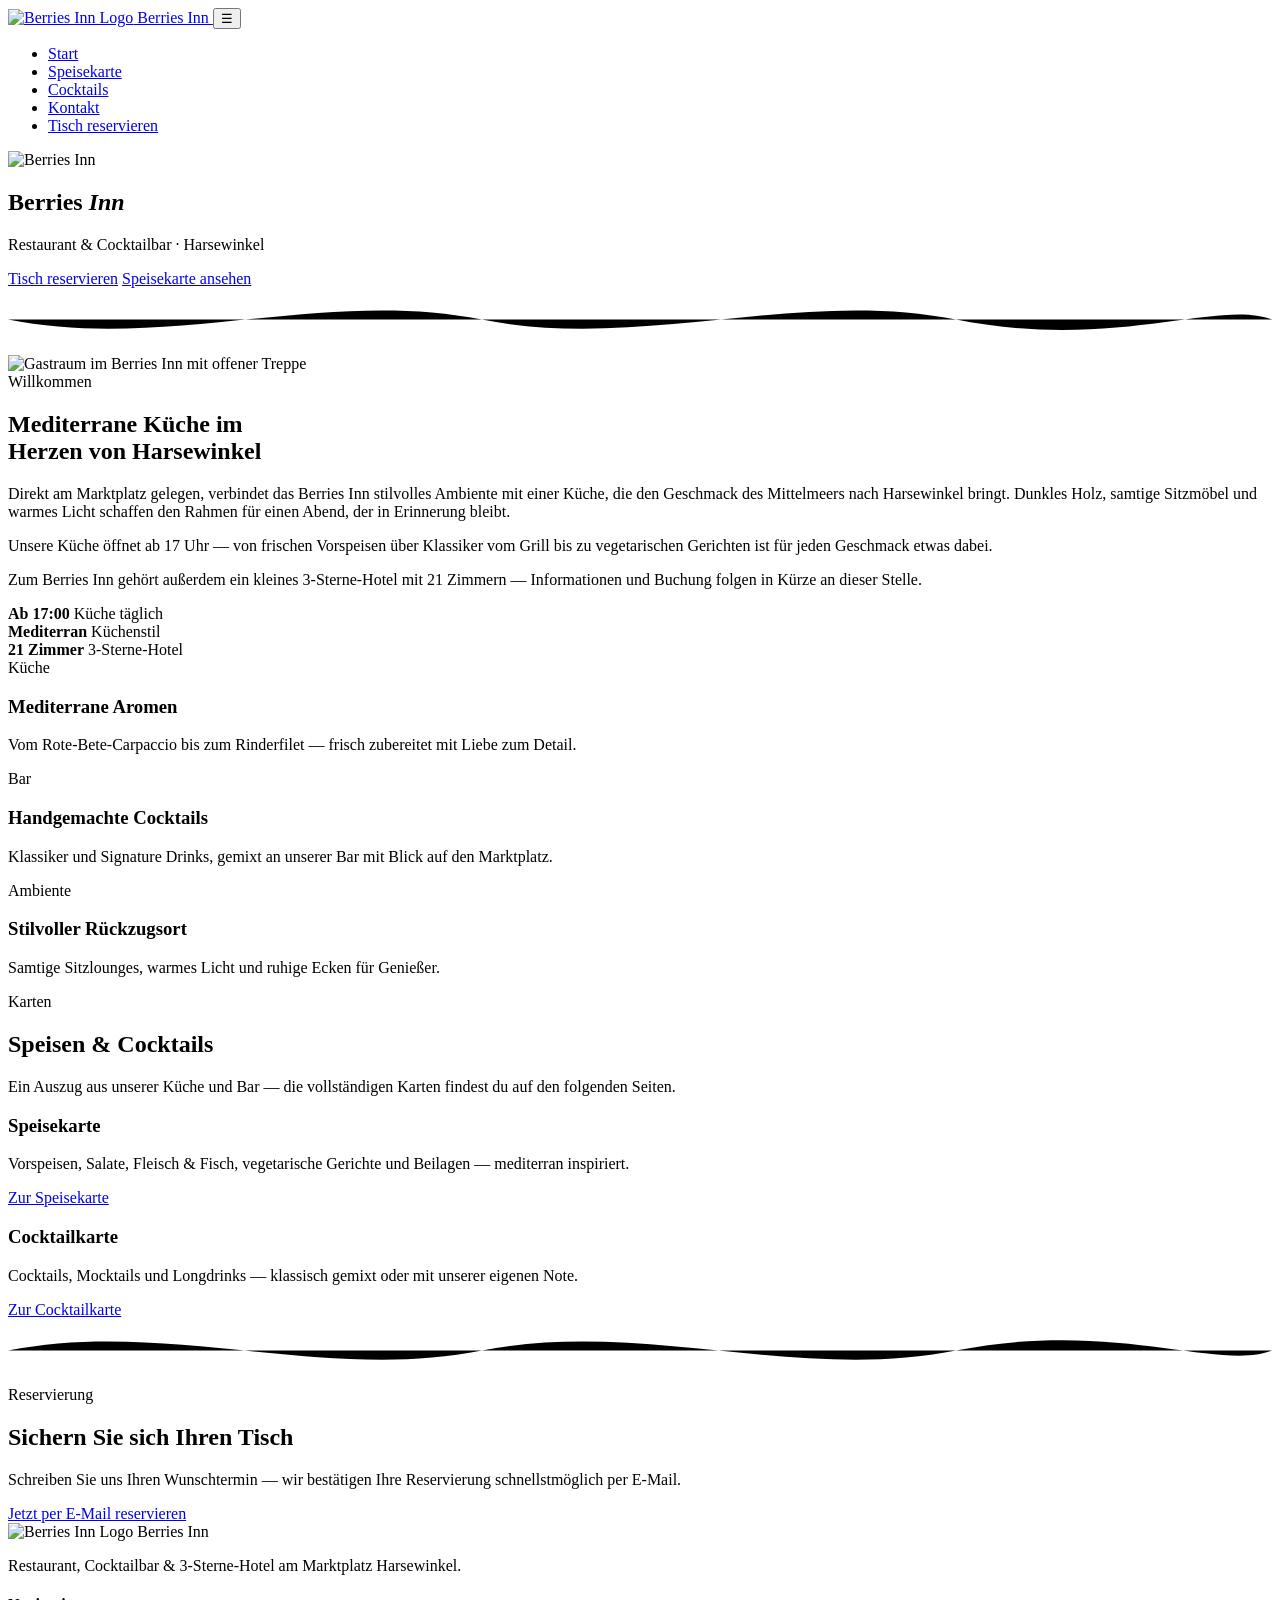
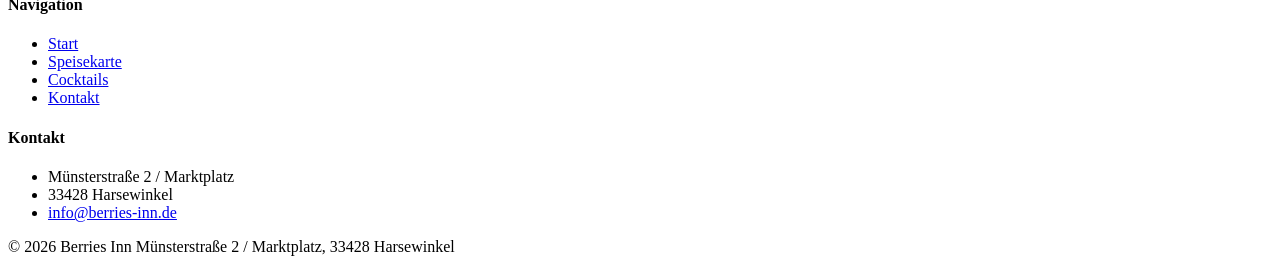
==== index.html @ ad051900 "Add files via upload" ====
<!DOCTYPE html>
<html lang="de">
<head>
<meta charset="UTF-8">
<meta name="viewport" content="width=device-width, initial-scale=1.0">
<title>Berries Inn — Restaurant & Cocktailbar in Harsewinkel</title>
<meta name="description" content="Berries Inn in Harsewinkel: mediterrane Küche ab 17 Uhr, edle Cocktailbar und 3-Sterne-Hotel mit 21 Zimmern im Herzen der Stadt am Marktplatz.">
<link rel="icon" href="assets/img/logo.png">
<link rel="stylesheet" href="assets/style.css">
</head>
<body>

<header class="site-header">
  <nav class="nav">
    <a href="index.html" class="nav-brand">
      <img src="assets/img/logo.png" alt="Berries Inn Logo">
      Berries Inn
    </a>
    <button class="nav-toggle" aria-label="Menü öffnen" aria-expanded="false">&#9776;</button>
    <ul class="nav-links">
      <li><a href="index.html" class="active">Start</a></li>
      <li><a href="speisekarte.html">Speisekarte</a></li>
      <li><a href="cocktails.html">Cocktails</a></li>
      <li><a href="kontakt.html">Kontakt</a></li>
      <li><a href="mailto:info@berries-inn.de?subject=Tischreservierung%20Berries%20Inn&body=Guten%20Tag%2C%0A%0Aich%20m%C3%B6chte%20gerne%20einen%20Tisch%20reservieren%3A%0A%0ADatum%3A%20%0AUhrzeit%3A%20%0APersonenanzahl%3A%20%0A%0AMit%20freundlichen%20Gr%C3%BC%C3%9Fen" class="nav-cta">Tisch reservieren</a></li>
    </ul>
  </nav>
</header>

<main>

  <section class="hero">
    <div class="hero-bg">
      <div class="hero-slide active" style="background-image:url('assets/img/bar-hero.jpg');"></div>
      <div class="hero-slide" style="background-image:url('assets/img/dining-stairs.jpg');"></div>
      <div class="hero-slide" style="background-image:url('assets/img/lounge-gold.jpg');"></div>
      <div class="hero-slide" style="background-image:url('assets/img/entrance-hooks.jpg');"></div>
      <div class="hero-slide" style="background-image:url('assets/img/dining-mirror.jpg');"></div>
      <div class="hero-slide" style="background-image:url('assets/img/pendant-lights.jpg');"></div>
      <div class="hero-slide" style="background-image:url('assets/img/bar-flowers.jpg');"></div>
      <div class="hero-slide" style="background-image:url('assets/img/lounge-booth.jpg');"></div>
      <div class="hero-bg-overlay"></div>
    </div>
    <div class="hero-content">
      <img src="assets/img/logo.png" alt="Berries Inn" class="hero-logo">
      <h1>Berries <em>Inn</em></h1>
      <p class="hero-sub">Restaurant &amp; Cocktailbar · Harsewinkel</p>
      <div class="hero-actions">
        <a href="mailto:info@berries-inn.de?subject=Tischreservierung%20Berries%20Inn&body=Guten%20Tag%2C%0A%0Aich%20m%C3%B6chte%20gerne%20einen%20Tisch%20reservieren%3A%0A%0ADatum%3A%20%0AUhrzeit%3A%20%0APersonenanzahl%3A%20%0A%0AMit%20freundlichen%20Gr%C3%BC%C3%9Fen" class="btn btn-solid">Tisch reservieren</a>
        <a href="speisekarte.html" class="btn btn-ghost">Speisekarte ansehen</a>
      </div>
    </div>
  </section>

  <svg class="wave-divider" viewBox="0 0 1200 60" preserveAspectRatio="none" aria-hidden="true">
    <path d="M0,30 C150,60 300,0 450,30 C600,60 750,0 900,30 C1050,60 1150,10 1200,30"/>
  </svg>

  <section class="section">
    <div class="wrap about reveal">
      <div class="about-img">
        <img src="assets/img/dining-stairs.jpg" alt="Gastraum im Berries Inn mit offener Treppe">
      </div>
      <div class="about-text">
        <span class="eyebrow">Willkommen</span>
        <h2>Mediterrane Küche im<br>Herzen von Harsewinkel</h2>
        <p>Direkt am Marktplatz gelegen, verbindet das Berries Inn stilvolles Ambiente mit einer Küche, die den Geschmack des Mittelmeers nach Harsewinkel bringt. Dunkles Holz, samtige Sitzmöbel und warmes Licht schaffen den Rahmen für einen Abend, der in Erinnerung bleibt.</p>
        <p>Unsere Küche öffnet ab 17 Uhr — von frischen Vorspeisen über Klassiker vom Grill bis zu vegetarischen Gerichten ist für jeden Geschmack etwas dabei.</p>
        <p>Zum Berries Inn gehört außerdem ein kleines 3-Sterne-Hotel mit 21 Zimmern — Informationen und Buchung folgen in Kürze an dieser Stelle.</p>
        <div class="about-facts">
          <div>
            <strong>Ab 17:00</strong>
            <span>Küche täglich</span>
          </div>
          <div>
            <strong>Mediterran</strong>
            <span>Küchenstil</span>
          </div>
          <div>
            <strong>21 Zimmer</strong>
            <span>3-Sterne-Hotel</span>
          </div>
        </div>
      </div>
    </div>
  </section>

  <section class="section-tight" style="background:var(--forest-deep); border-top:1px solid var(--line); border-bottom:1px solid var(--line);">
    <div class="wrap reveal">
      <div class="highlights">
        <div class="highlight">
          <span class="num">Küche</span>
          <h3>Mediterrane Aromen</h3>
          <p>Vom Rote-Bete-Carpaccio bis zum Rinderfilet — frisch zubereitet mit Liebe zum Detail.</p>
        </div>
        <div class="highlight">
          <span class="num">Bar</span>
          <h3>Handgemachte Cocktails</h3>
          <p>Klassiker und Signature Drinks, gemixt an unserer Bar mit Blick auf den Marktplatz.</p>
        </div>
        <div class="highlight">
          <span class="num">Ambiente</span>
          <h3>Stilvoller Rückzugsort</h3>
          <p>Samtige Sitzlounges, warmes Licht und ruhige Ecken für Genießer.</p>
        </div>
      </div>
    </div>
  </section>

  <section class="section">
    <div class="wrap reveal">
      <div class="section-head">
        <span class="eyebrow">Karten</span>
        <h2>Speisen &amp; Cocktails</h2>
        <p>Ein Auszug aus unserer Küche und Bar — die vollständigen Karten findest du auf den folgenden Seiten.</p>
      </div>
      <div class="menu-preview">
        <div class="mp-card">
          <h3>Speisekarte</h3>
          <p>Vorspeisen, Salate, Fleisch &amp; Fisch, vegetarische Gerichte und Beilagen — mediterran inspiriert.</p>
          <a href="speisekarte.html" class="btn btn-ghost">Zur Speisekarte</a>
        </div>
        <div class="mp-card dark">
          <h3>Cocktailkarte</h3>
          <p>Cocktails, Mocktails und Longdrinks — klassisch gemixt oder mit unserer eigenen Note.</p>
          <a href="cocktails.html" class="btn btn-ghost">Zur Cocktailkarte</a>
        </div>
      </div>
    </div>
  </section>

  <svg class="wave-divider" viewBox="0 0 1200 60" preserveAspectRatio="none" aria-hidden="true">
    <path d="M0,30 C150,0 300,60 450,30 C600,0 750,60 900,30 C1050,0 1150,50 1200,30"/>
  </svg>

  <section class="cta-band">
    <div class="wrap reveal">
      <span class="eyebrow">Reservierung</span>
      <h2>Sichern Sie sich Ihren Tisch</h2>
      <p>Schreiben Sie uns Ihren Wunschtermin — wir bestätigen Ihre Reservierung schnellstmöglich per E-Mail.</p>
      <a href="mailto:info@berries-inn.de?subject=Tischreservierung%20Berries%20Inn&body=Guten%20Tag%2C%0A%0Aich%20m%C3%B6chte%20gerne%20einen%20Tisch%20reservieren%3A%0A%0ADatum%3A%20%0AUhrzeit%3A%20%0APersonenanzahl%3A%20%0A%0AMit%20freundlichen%20Gr%C3%BC%C3%9Fen" class="btn btn-solid">Jetzt per E-Mail reservieren</a>
    </div>
  </section>

</main>

<footer class="site-footer">
  <div class="wrap">
    <div class="footer-grid">
      <div class="footer-col">
        <div class="footer-brand">
          <img src="assets/img/logo.png" alt="Berries Inn Logo">
          <span>Berries Inn</span>
        </div>
        <p>Restaurant, Cocktailbar &amp; 3-Sterne-Hotel am Marktplatz Harsewinkel.</p>
      </div>
      <div class="footer-col">
        <h4>Navigation</h4>
        <ul>
          <li><a href="index.html">Start</a></li>
          <li><a href="speisekarte.html">Speisekarte</a></li>
          <li><a href="cocktails.html">Cocktails</a></li>
          <li><a href="kontakt.html">Kontakt</a></li>
        </ul>
      </div>
      <div class="footer-col">
        <h4>Kontakt</h4>
        <ul>
          <li>Münsterstraße 2 / Marktplatz</li>
          <li>33428 Harsewinkel</li>
          <li><a href="mailto:info@berries-inn.de">info@berries-inn.de</a></li>
        </ul>
      </div>
    </div>
    <div class="footer-bottom">
      <span>&copy; 2026 Berries Inn</span>
      <span>Münsterstraße 2 / Marktplatz, 33428 Harsewinkel</span>
    </div>
  </div>
</footer>

<script src="assets/script.js"></script>
</body>
</html>
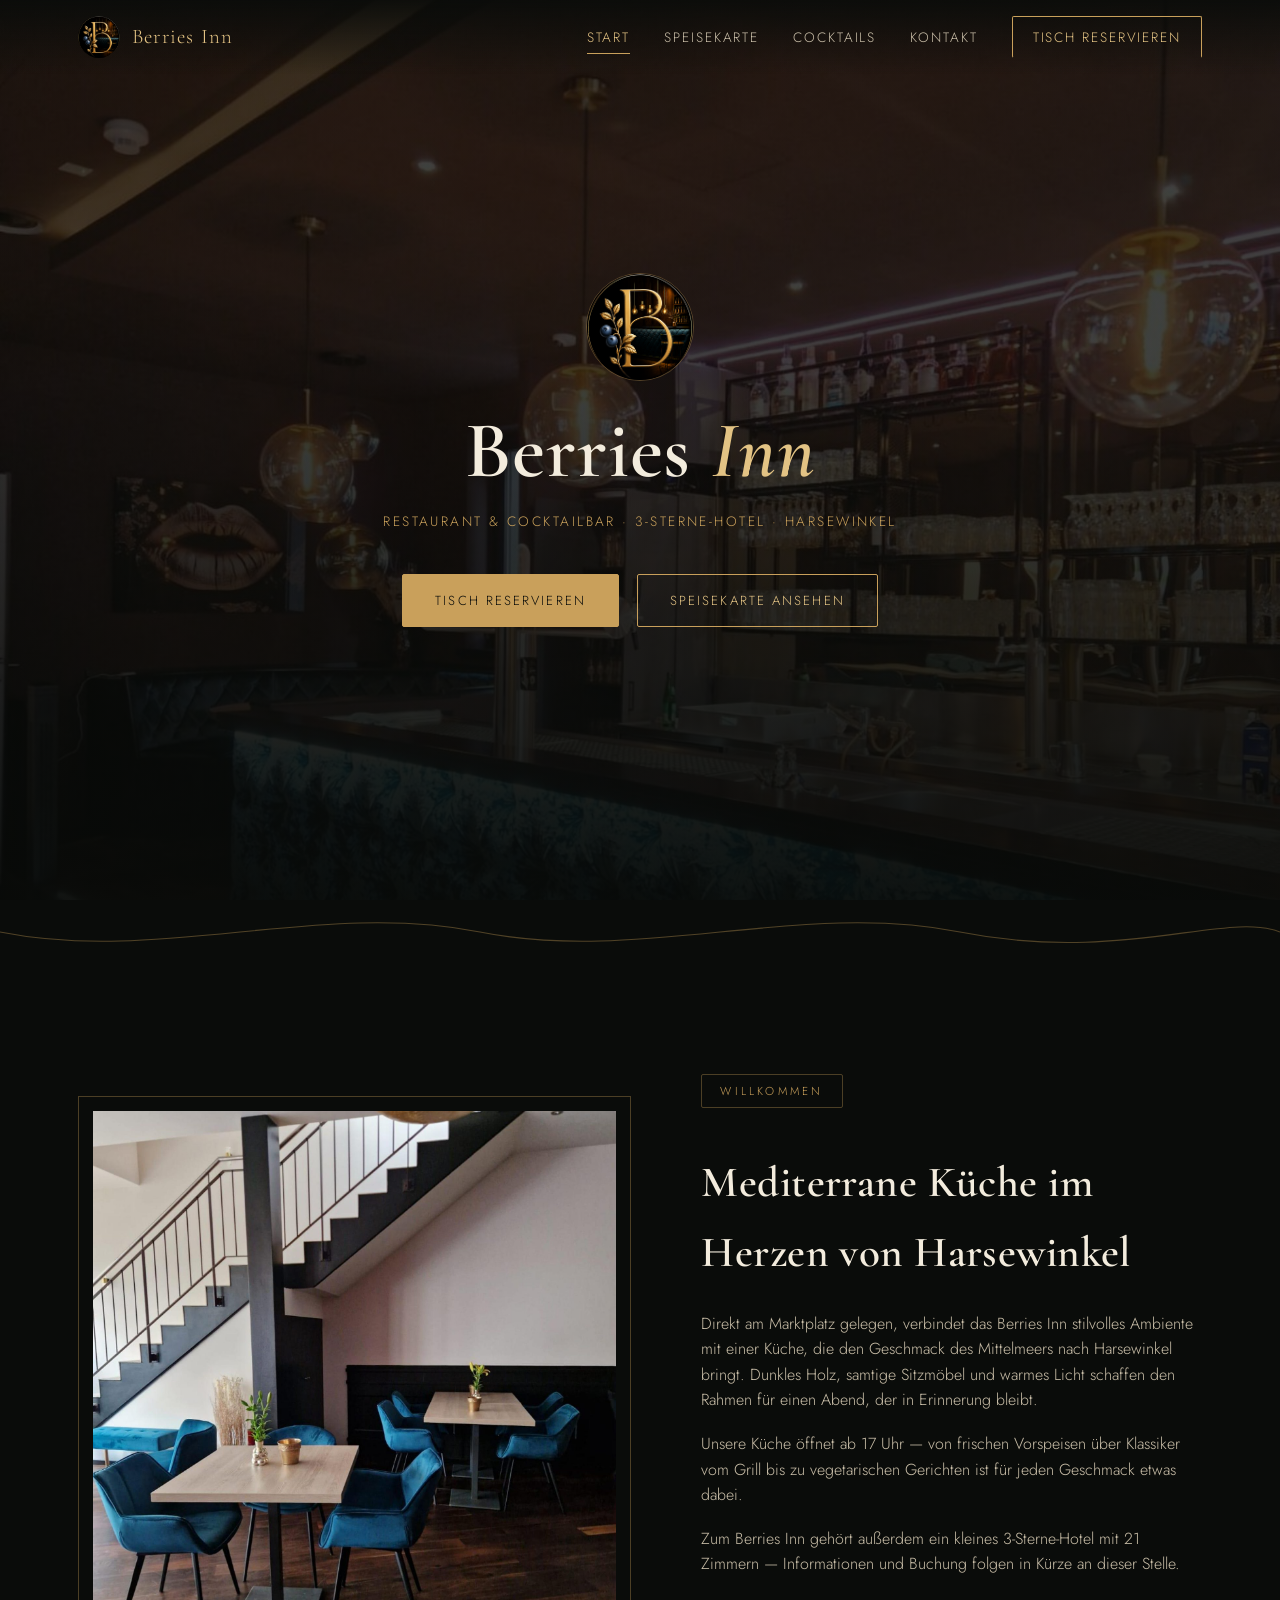
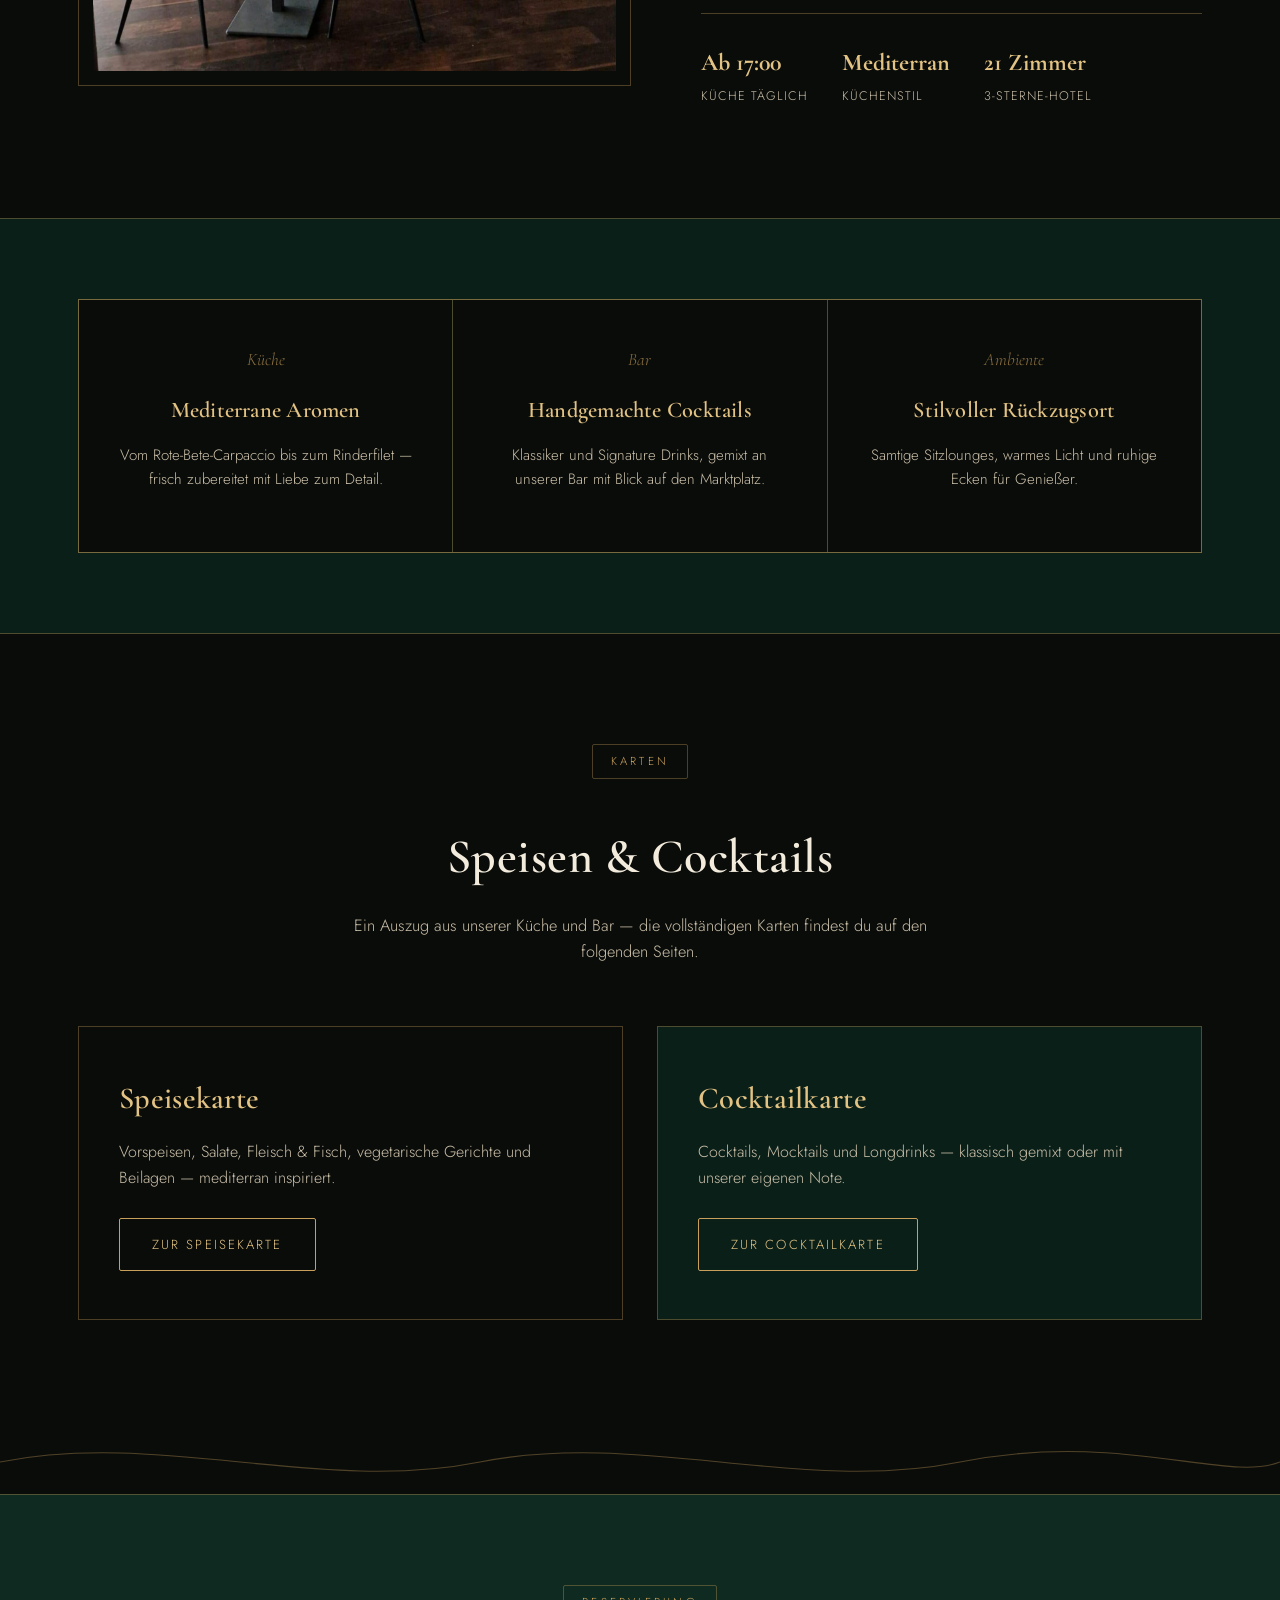
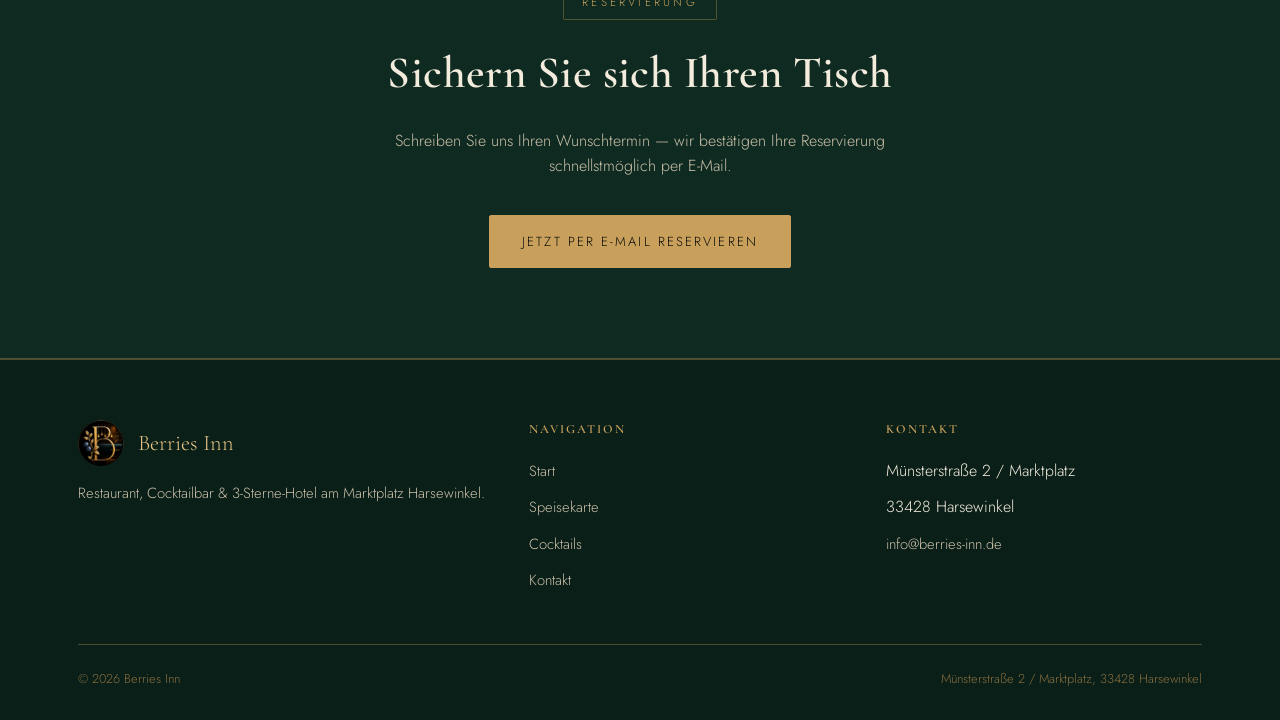
==== commit 7bd9f009: "Add files via upload" ====
--- a/index.html
+++ b/index.html
@@ -44,7 +44,7 @@
     <div class="hero-content">
       <img src="assets/img/logo.png" alt="Berries Inn" class="hero-logo">
       <h1>Berries <em>Inn</em></h1>
-      <p class="hero-sub">Restaurant &amp; Cocktailbar · Harsewinkel</p>
+      <p class="hero-sub">Restaurant &amp; Cocktailbar &middot; 3-Sterne-Hotel &middot; Harsewinkel</p>
       <div class="hero-actions">
         <a href="mailto:info@berries-inn.de?subject=Tischreservierung%20Berries%20Inn&body=Guten%20Tag%2C%0A%0Aich%20m%C3%B6chte%20gerne%20einen%20Tisch%20reservieren%3A%0A%0ADatum%3A%20%0AUhrzeit%3A%20%0APersonenanzahl%3A%20%0A%0AMit%20freundlichen%20Gr%C3%BC%C3%9Fen" class="btn btn-solid">Tisch reservieren</a>
         <a href="speisekarte.html" class="btn btn-ghost">Speisekarte ansehen</a>
--- a/assets/style.css
+++ b/assets/style.css
@@ -0,0 +1,725 @@
+/* ===========================================================
+   Berries Inn — Restaurant & Cocktailbar
+   =========================================================== */
+
+@import url('https://fonts.googleapis.com/css2?family=Cormorant+Garamond:ital,wght@0,400;0,500;0,600;0,700;1,500&family=Jost:wght@300;400;500;600&display=swap');
+
+:root{
+  --black:        #0a0c0a;
+  --forest:       #0f2b21;
+  --forest-deep:  #0a1f18;
+  --forest-line:  #1e4a37;
+  --gold:         #c9a05b;
+  --gold-light:   #e3c384;
+  --gold-dim:     #8a6f3f;
+  --cream:        #f3ecdd;
+  --cream-dim:    #cabfa9;
+  --line:         rgba(201,160,91,0.35);
+
+  --font-display: 'Cormorant Garamond', serif;
+  --font-body:    'Jost', sans-serif;
+
+  --max-w: 1180px;
+}
+
+*, *::before, *::after{ box-sizing: border-box; }
+
+html{ scroll-behavior: smooth; }
+
+body{
+  margin: 0;
+  background: var(--black);
+  color: var(--cream);
+  font-family: var(--font-body);
+  font-weight: 300;
+  line-height: 1.6;
+  -webkit-font-smoothing: antialiased;
+}
+
+img{ max-width: 100%; display: block; }
+
+a{ color: inherit; text-decoration: none; }
+
+@media (prefers-reduced-motion: reduce){
+  html{ scroll-behavior: auto; }
+  *{ animation-duration: 0.001ms !important; transition-duration: 0.001ms !important; }
+}
+
+:focus-visible{
+  outline: 2px solid var(--gold-light);
+  outline-offset: 3px;
+}
+
+.wrap{
+  max-width: var(--max-w);
+  margin: 0 auto;
+  padding: 0 28px;
+}
+
+h1,h2,h3,h4{
+  font-family: var(--font-display);
+  font-weight: 600;
+  margin: 0;
+  color: var(--cream);
+  letter-spacing: 0.01em;
+}
+
+.eyebrow{
+  display: inline-block;
+  font-family: var(--font-body);
+  font-size: 0.72rem;
+  letter-spacing: 0.28em;
+  text-transform: uppercase;
+  color: var(--gold);
+  border: 1px solid var(--line);
+  padding: 7px 18px;
+  border-radius: 2px;
+}
+
+/* Section boxed-label — echoes the printed menu's section headers */
+.menu-box{
+  border: 1px solid var(--line);
+  text-align: center;
+  padding: 9px 10px;
+  margin: 0 auto 30px;
+  max-width: 420px;
+}
+.menu-box span{
+  font-family: var(--font-display);
+  font-size: 1.15rem;
+  letter-spacing: 0.12em;
+  text-transform: uppercase;
+  color: var(--gold-light);
+}
+
+/* ---------- Header / Nav ---------- */
+.site-header{
+  position: fixed;
+  top: 0; left: 0; right: 0;
+  z-index: 100;
+  background: linear-gradient(to bottom, rgba(10,12,10,0.92), rgba(10,12,10,0));
+  transition: background 0.4s ease, box-shadow 0.4s ease;
+}
+.site-header.scrolled{
+  background: rgba(9,11,9,0.94);
+  backdrop-filter: blur(6px);
+  box-shadow: 0 1px 0 var(--line);
+}
+.nav{
+  display: flex;
+  align-items: center;
+  justify-content: space-between;
+  padding: 16px 28px;
+  max-width: var(--max-w);
+  margin: 0 auto;
+}
+.nav-brand{
+  display: flex;
+  align-items: center;
+  gap: 12px;
+  font-family: var(--font-display);
+  font-size: 1.3rem;
+  letter-spacing: 0.06em;
+  color: var(--gold-light);
+}
+.nav-brand img{ height: 42px; width: 42px; border-radius: 50%; }
+.nav-links{
+  display: flex;
+  align-items: center;
+  gap: 34px;
+  list-style: none;
+  margin: 0; padding: 0;
+}
+.nav-links a{
+  font-size: 0.85rem;
+  letter-spacing: 0.14em;
+  text-transform: uppercase;
+  color: var(--cream-dim);
+  padding: 6px 0;
+  border-bottom: 1px solid transparent;
+  transition: color 0.25s ease, border-color 0.25s ease;
+}
+.nav-links a:hover, .nav-links a.active{
+  color: var(--gold-light);
+  border-color: var(--gold);
+}
+.nav-cta{
+  border: 1px solid var(--gold);
+  color: var(--gold-light) !important;
+  padding: 10px 20px !important;
+  border-radius: 2px;
+}
+.nav-cta:hover{
+  background: var(--gold);
+  color: var(--black) !important;
+}
+.nav-toggle{
+  display: none;
+  background: none;
+  border: 1px solid var(--line);
+  color: var(--gold-light);
+  width: 42px; height: 42px;
+  border-radius: 2px;
+  cursor: pointer;
+  font-size: 1.3rem;
+}
+
+@media (max-width: 860px){
+  .nav-toggle{ display: block; }
+  .nav-links{
+    position: fixed;
+    top: 73px; left: 0; right: 0;
+    flex-direction: column;
+    align-items: flex-start;
+    gap: 0;
+    background: rgba(9,11,9,0.98);
+    border-top: 1px solid var(--line);
+    border-bottom: 1px solid var(--line);
+    max-height: 0;
+    overflow: hidden;
+    transition: max-height 0.35s ease;
+  }
+  .nav-links.open{ max-height: 420px; }
+  .nav-links li{ width: 100%; }
+  .nav-links a{
+    display: block;
+    padding: 16px 28px;
+    width: 100%;
+    border-bottom: 1px solid rgba(201,160,91,0.12);
+  }
+  .nav-cta{ margin: 14px 28px; display: inline-block; }
+}
+
+/* ---------- Wave divider (signature motif, echoes menu cover art) ---------- */
+.wave-divider{
+  width: 100%;
+  height: 64px;
+  display: block;
+}
+.wave-divider path{
+  fill: none;
+  stroke: var(--gold-dim);
+  stroke-width: 1;
+  opacity: 0.55;
+}
+
+/* ---------- Hero ---------- */
+.hero{
+  position: relative;
+  min-height: 100svh;
+  display: flex;
+  align-items: center;
+  justify-content: center;
+  text-align: center;
+  overflow: hidden;
+}
+.hero-bg{
+  position: absolute; inset: 0;
+}
+.hero-slide{
+  position: absolute; inset: 0;
+  background-size: cover;
+  background-position: center 30%;
+  opacity: 0;
+  transition: opacity 2s ease;
+}
+.hero-slide.active{ opacity: 1; }
+.hero-bg-overlay{
+  position: absolute; inset: 0;
+  background:
+    linear-gradient(to bottom, rgba(8,10,8,0.55) 0%, rgba(8,10,8,0.55) 40%, rgba(8,10,8,0.92) 100%),
+    linear-gradient(to right, rgba(8,10,8,0.5), rgba(8,10,8,0.5));
+}
+.hero-content{
+  position: relative;
+  z-index: 2;
+  padding: 0 24px;
+  max-width: 780px;
+}
+.hero-logo{
+  width: 108px; height: 108px;
+  border-radius: 50%;
+  margin: 0 auto 28px;
+  border: 1px solid var(--line);
+  animation: fadeUp 1s ease both;
+}
+.hero h1{
+  font-size: clamp(2.6rem, 7vw, 5rem);
+  color: var(--cream);
+  animation: fadeUp 1s ease 0.15s both;
+  line-height: 1.05;
+}
+.hero h1 em{
+  font-style: italic;
+  color: var(--gold-light);
+}
+.hero-sub{
+  font-family: var(--font-body);
+  font-weight: 300;
+  letter-spacing: 0.18em;
+  text-transform: uppercase;
+  font-size: 0.85rem;
+  color: var(--gold);
+  margin-top: 18px;
+  animation: fadeUp 1s ease 0.3s both;
+}
+@media (max-width: 560px){
+  .hero-sub{
+    font-size: 0.72rem;
+    letter-spacing: 0.1em;
+    padding: 0 10px;
+  }
+}
+.hero-actions{
+  margin-top: 42px;
+  display: flex;
+  gap: 18px;
+  justify-content: center;
+  flex-wrap: wrap;
+  animation: fadeUp 1s ease 0.45s both;
+}
+
+@keyframes fadeUp{
+  from{ opacity: 0; transform: translateY(18px); }
+  to{ opacity: 1; transform: translateY(0); }
+}
+
+/* ---------- Buttons ---------- */
+.btn{
+  display: inline-flex;
+  align-items: center;
+  gap: 10px;
+  font-family: var(--font-body);
+  font-size: 0.82rem;
+  letter-spacing: 0.16em;
+  text-transform: uppercase;
+  padding: 15px 32px;
+  border-radius: 2px;
+  border: 1px solid var(--gold);
+  cursor: pointer;
+  transition: all 0.3s ease;
+}
+.btn-solid{
+  background: var(--gold);
+  color: var(--black);
+}
+.btn-solid:hover{
+  background: var(--gold-light);
+  border-color: var(--gold-light);
+}
+.btn-ghost{
+  background: transparent;
+  color: var(--gold-light);
+}
+.btn-ghost:hover{
+  background: rgba(201,160,91,0.12);
+}
+
+/* ---------- Sections ---------- */
+section{ position: relative; }
+.section{ padding: 110px 0; }
+.section-tight{ padding: 80px 0; }
+.center{ text-align: center; }
+
+.section-head{
+  text-align: center;
+  max-width: 640px;
+  margin: 0 auto 60px;
+}
+.section-head .eyebrow{ margin-bottom: 22px; }
+.section-head h2{
+  font-size: clamp(2rem, 4.5vw, 3rem);
+  margin-top: 18px;
+}
+.section-head p{
+  color: var(--cream-dim);
+  margin-top: 18px;
+  font-size: 1.02rem;
+}
+
+/* ---------- Intro / About ---------- */
+.about{
+  display: grid;
+  grid-template-columns: 1.05fr 0.95fr;
+  gap: 70px;
+  align-items: center;
+}
+.about-img{
+  position: relative;
+  border: 1px solid var(--line);
+  padding: 14px;
+}
+.about-img img{ width: 100%; height: 560px; object-fit: cover; }
+.about-text .eyebrow{ margin-bottom: 24px; }
+.about-text h2{
+  font-size: clamp(2rem, 4vw, 2.7rem);
+  margin-top: 16px;
+  margin-bottom: 24px;
+}
+.about-text p{
+  color: var(--cream-dim);
+  margin-bottom: 18px;
+}
+.about-facts{
+  display: flex;
+  gap: 34px;
+  margin-top: 36px;
+  padding-top: 30px;
+  border-top: 1px solid var(--line);
+}
+.about-facts div strong{
+  display: block;
+  font-family: var(--font-display);
+  font-size: 1.5rem;
+  color: var(--gold-light);
+}
+.about-facts div span{
+  font-size: 0.78rem;
+  letter-spacing: 0.08em;
+  color: var(--cream-dim);
+  text-transform: uppercase;
+}
+
+@media (max-width: 900px){
+  .about{ grid-template-columns: 1fr; gap: 40px; }
+  .about-img img{ height: 380px; }
+}
+
+/* ---------- Highlights / Feature cards ---------- */
+.highlights{
+  display: grid;
+  grid-template-columns: repeat(3, 1fr);
+  gap: 1px;
+  background: var(--line);
+  border: 1px solid var(--line);
+}
+.highlight{
+  background: var(--black);
+  padding: 46px 36px;
+  text-align: center;
+}
+.highlight .num{
+  font-family: var(--font-display);
+  font-style: italic;
+  color: var(--gold-dim);
+  font-size: 1.1rem;
+  margin-bottom: 18px;
+  display: block;
+}
+.highlight h3{
+  font-size: 1.4rem;
+  margin-bottom: 12px;
+  color: var(--gold-light);
+}
+.highlight p{
+  color: var(--cream-dim);
+  font-size: 0.94rem;
+}
+@media (max-width: 760px){
+  .highlights{ grid-template-columns: 1fr; }
+}
+
+/* ---------- Menu preview cards (home) ---------- */
+.menu-preview{
+  display: grid;
+  grid-template-columns: 1fr 1fr;
+  gap: 34px;
+}
+.mp-card{
+  border: 1px solid var(--line);
+  padding: 48px 40px;
+  position: relative;
+}
+.mp-card.dark{ background: var(--forest-deep); }
+.mp-card h3{
+  font-size: 1.9rem;
+  color: var(--gold-light);
+  margin-bottom: 14px;
+}
+.mp-card p{ color: var(--cream-dim); margin-bottom: 28px; }
+
+@media (max-width: 760px){
+  .menu-preview{ grid-template-columns: 1fr; }
+}
+
+/* ---------- Menu page (Speisekarte / Cocktails) ---------- */
+.menu-page-hero{
+  padding: 190px 0 70px;
+  text-align: center;
+  background: var(--forest-deep);
+  border-bottom: 1px solid var(--line);
+}
+.menu-page-hero .eyebrow{ margin-bottom: 22px; }
+.menu-page-hero h1{ font-size: clamp(2.6rem, 6vw, 4rem); }
+.menu-page-hero p{ color: var(--cream-dim); margin-top: 18px; max-width: 560px; margin-inline: auto; }
+
+.menu-nav{
+  display: flex;
+  justify-content: center;
+  gap: 10px;
+  flex-wrap: wrap;
+  padding: 26px 28px;
+  border-bottom: 1px solid var(--line);
+  position: sticky;
+  top: 73px;
+  background: rgba(10,12,10,0.96);
+  z-index: 40;
+  backdrop-filter: blur(6px);
+}
+.menu-nav a{
+  font-size: 0.76rem;
+  letter-spacing: 0.12em;
+  text-transform: uppercase;
+  color: var(--cream-dim);
+  border: 1px solid var(--line);
+  padding: 9px 18px;
+  border-radius: 2px;
+  transition: all 0.25s ease;
+}
+.menu-nav a:hover{ color: var(--gold-light); border-color: var(--gold); }
+
+.menu-group{
+  padding: 70px 0 10px;
+  max-width: 820px;
+  margin: 0 auto;
+}
+.menu-group h2{
+  text-align: center;
+  font-size: clamp(1.8rem, 4vw, 2.4rem);
+  margin-bottom: 40px;
+  color: var(--gold-light);
+}
+.menu-sub{
+  margin-bottom: 46px;
+}
+.menu-sub .menu-box{ margin-bottom: 28px; }
+
+.menu-item{
+  display: flex;
+  justify-content: space-between;
+  align-items: baseline;
+  gap: 14px;
+  padding: 15px 0;
+  border-bottom: 1px dotted rgba(201,160,91,0.25);
+}
+.menu-item:last-child{ border-bottom: none; }
+.menu-item-name{
+  font-family: var(--font-display);
+  font-size: 1.18rem;
+  color: var(--cream);
+}
+.menu-item-name small{
+  font-family: var(--font-body);
+  font-size: 0.72rem;
+  color: var(--gold);
+  margin-left: 6px;
+  letter-spacing: 0.04em;
+}
+.menu-item-price{
+  font-family: var(--font-display);
+  font-weight: 600;
+  color: var(--gold-light);
+  white-space: nowrap;
+  font-size: 1.05rem;
+}
+.menu-item-desc{
+  flex-basis: 100%;
+  color: var(--cream-dim);
+  font-size: 0.88rem;
+  margin-top: -6px;
+}
+.menu-item-row{
+  display: flex;
+  flex-direction: column;
+  padding: 15px 0;
+  border-bottom: 1px dotted rgba(201,160,91,0.25);
+}
+.menu-item-row:last-child{ border-bottom: none; }
+.menu-item-row .menu-item-top{
+  display: flex;
+  justify-content: space-between;
+  align-items: baseline;
+  gap: 14px;
+}
+
+.menu-note{
+  border: 1px solid var(--line);
+  padding: 26px 30px;
+  text-align: center;
+  margin-top: 10px;
+  color: var(--cream-dim);
+  font-size: 0.95rem;
+}
+.menu-note strong{ color: var(--gold-light); display: block; margin-bottom: 6px; font-family: var(--font-display); font-size: 1.2rem; }
+
+/* Cocktail cards with photos (cocktails page) */
+.cocktail-grid{
+  display: grid;
+  grid-template-columns: repeat(2, 1fr);
+  gap: 24px;
+  max-width: 980px;
+  margin: 0 auto 20px;
+}
+.cocktail-card{
+  border: 1px solid var(--line);
+  padding: 26px 28px;
+}
+.cocktail-card h4{
+  font-size: 1.3rem;
+  color: var(--gold-light);
+  display: flex;
+  justify-content: space-between;
+  align-items: baseline;
+  gap: 10px;
+}
+.cocktail-card h4 span{ font-size: 1rem; }
+.cocktail-card p{
+  color: var(--cream-dim);
+  font-size: 0.88rem;
+  margin-top: 8px;
+}
+@media (max-width: 700px){
+  .cocktail-grid{ grid-template-columns: 1fr; }
+}
+
+/* ---------- Reservation / CTA band ---------- */
+.cta-band{
+  background: var(--forest);
+  border-top: 1px solid var(--line);
+  border-bottom: 1px solid var(--line);
+  padding: 90px 0;
+  text-align: center;
+  position: relative;
+}
+.cta-band h2{
+  font-size: clamp(2rem, 4.5vw, 2.8rem);
+  margin-top: 18px;
+}
+.cta-band p{
+  color: var(--cream-dim);
+  max-width: 520px;
+  margin: 18px auto 36px;
+}
+
+/* ---------- Kontakt page ---------- */
+.contact-grid{
+  display: grid;
+  grid-template-columns: 1fr 1fr;
+  gap: 60px;
+  align-items: start;
+}
+.contact-block{
+  border: 1px solid var(--line);
+  padding: 40px;
+}
+.contact-block h3{
+  color: var(--gold-light);
+  font-size: 1.5rem;
+  margin-bottom: 22px;
+}
+.contact-row{
+  display: flex;
+  gap: 16px;
+  margin-bottom: 20px;
+  color: var(--cream-dim);
+  font-size: 0.96rem;
+}
+.contact-row strong{
+  color: var(--cream);
+  display: block;
+  font-weight: 500;
+  margin-bottom: 3px;
+}
+.contact-row .icon{
+  color: var(--gold);
+  font-size: 1.1rem;
+  flex-shrink: 0;
+  width: 22px;
+}
+.hours-table{
+  width: 100%;
+  border-collapse: collapse;
+  margin-top: 4px;
+}
+.hours-table td{
+  padding: 9px 0;
+  border-bottom: 1px dotted rgba(201,160,91,0.25);
+  font-size: 0.94rem;
+  color: var(--cream-dim);
+}
+.hours-table td:last-child{
+  text-align: right;
+  color: var(--cream);
+}
+.hours-table tr:last-child td{ border-bottom: none; }
+
+.map-frame{
+  border: 1px solid var(--line);
+  height: 100%;
+  min-height: 340px;
+  filter: grayscale(0.4) invert(0.92) contrast(0.9);
+}
+.map-frame iframe{ width: 100%; height: 100%; min-height: 340px; border: 0; display: block; }
+
+@media (max-width: 860px){
+  .contact-grid{ grid-template-columns: 1fr; }
+}
+
+/* ---------- Footer ---------- */
+.site-footer{
+  background: var(--forest-deep);
+  border-top: 1px solid var(--line);
+  padding: 60px 0 30px;
+}
+.footer-grid{
+  display: grid;
+  grid-template-columns: 1.3fr 1fr 1fr;
+  gap: 40px;
+  margin-bottom: 40px;
+}
+.footer-brand{
+  display: flex;
+  align-items: center;
+  gap: 14px;
+  margin-bottom: 16px;
+}
+.footer-brand img{ width: 46px; height: 46px; border-radius: 50%; }
+.footer-brand span{
+  font-family: var(--font-display);
+  font-size: 1.4rem;
+  color: var(--gold-light);
+}
+.footer-col p{ color: var(--cream-dim); font-size: 0.92rem; }
+.footer-col h4{
+  font-size: 0.78rem;
+  letter-spacing: 0.16em;
+  text-transform: uppercase;
+  color: var(--gold);
+  margin-bottom: 18px;
+}
+.footer-col ul{ list-style: none; margin: 0; padding: 0; }
+.footer-col li{ margin-bottom: 11px; }
+.footer-col a{
+  color: var(--cream-dim);
+  font-size: 0.92rem;
+  transition: color 0.2s ease;
+}
+.footer-col a:hover{ color: var(--gold-light); }
+.footer-bottom{
+  border-top: 1px solid var(--line);
+  padding-top: 24px;
+  display: flex;
+  justify-content: space-between;
+  flex-wrap: wrap;
+  gap: 10px;
+  font-size: 0.8rem;
+  color: var(--gold-dim);
+}
+@media (max-width: 760px){
+  .footer-grid{ grid-template-columns: 1fr; }
+}
+
+/* ---------- Utility ---------- */
+.reveal{
+  animation: fadeUp 0.9s ease both;
+}
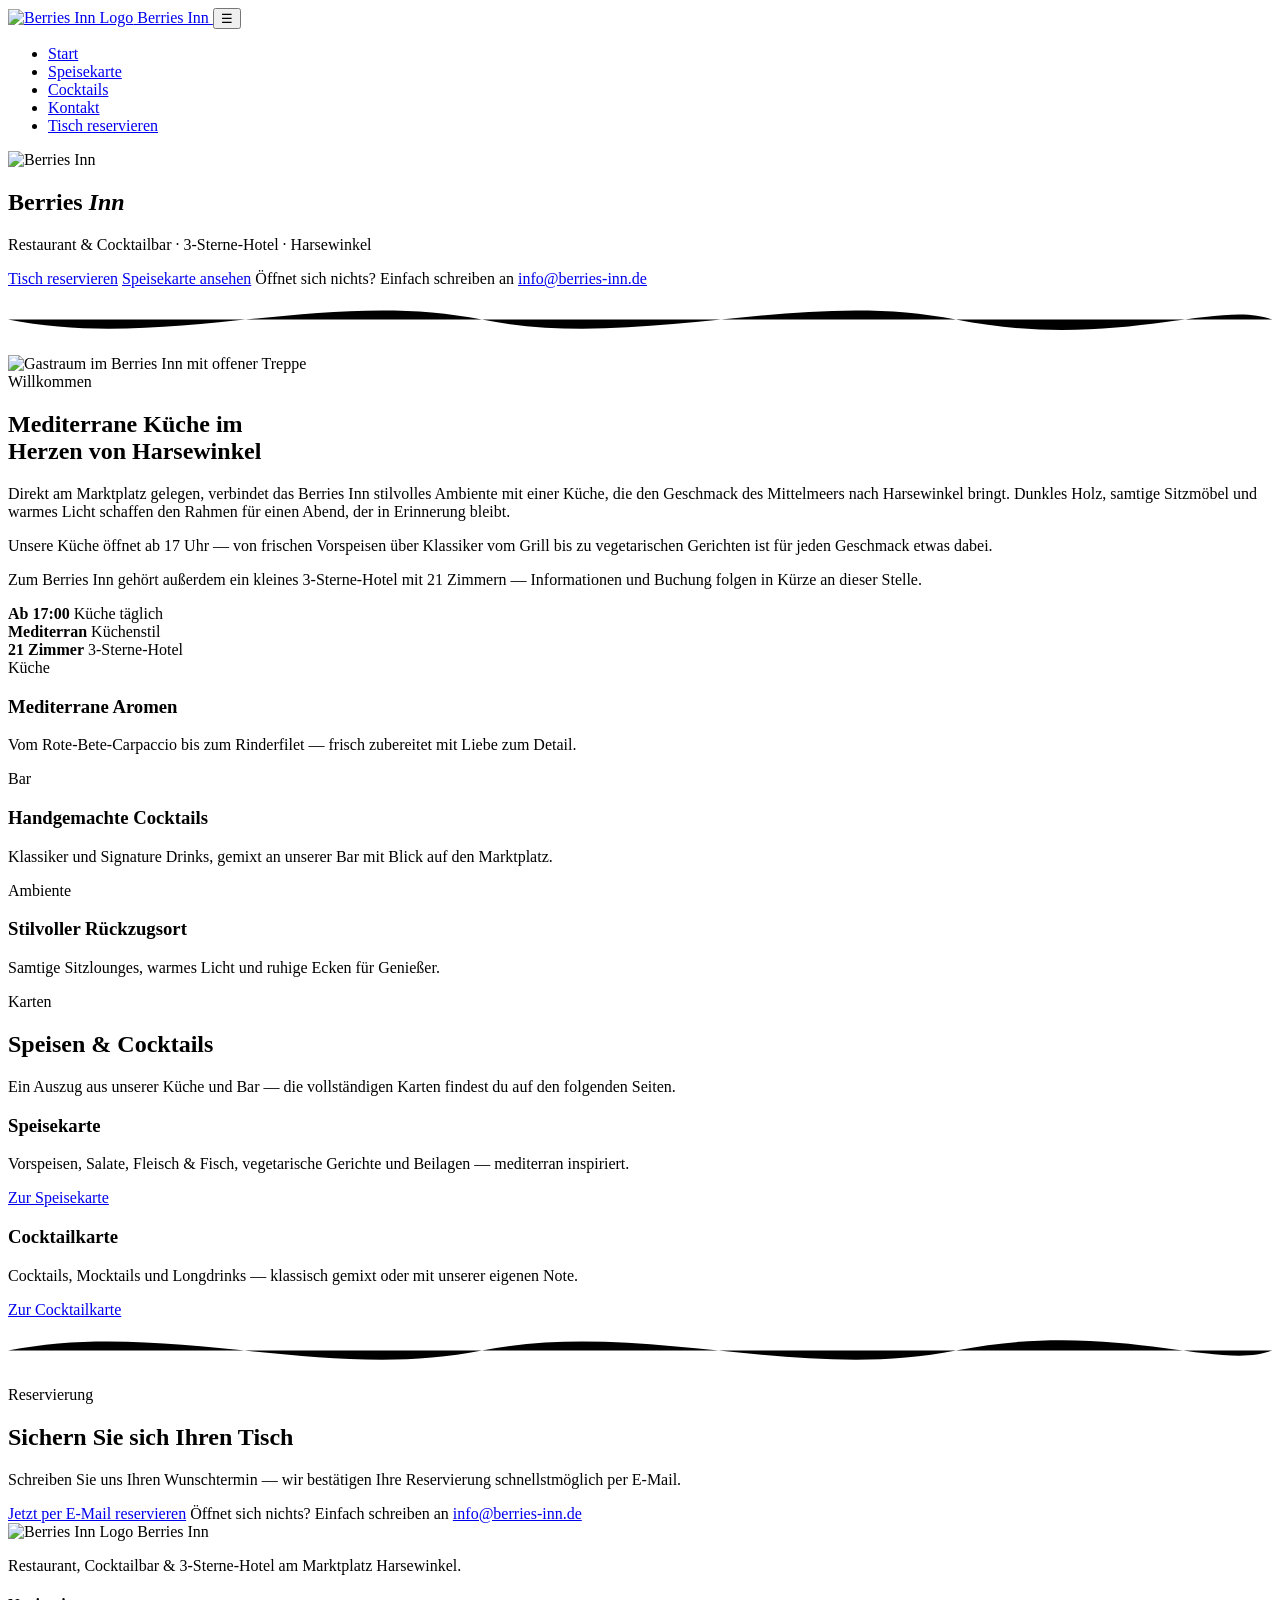
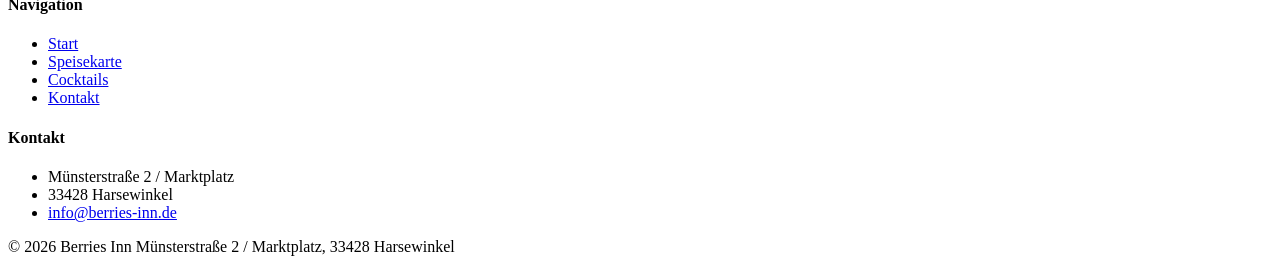
==== commit 8b7f0a87: "Add files via upload" ====
--- a/index.html
+++ b/index.html
@@ -48,6 +48,7 @@
       <div class="hero-actions">
         <a href="mailto:info@berries-inn.de?subject=Tischreservierung%20Berries%20Inn&body=Guten%20Tag%2C%0A%0Aich%20m%C3%B6chte%20gerne%20einen%20Tisch%20reservieren%3A%0A%0ADatum%3A%20%0AUhrzeit%3A%20%0APersonenanzahl%3A%20%0A%0AMit%20freundlichen%20Gr%C3%BC%C3%9Fen" class="btn btn-solid">Tisch reservieren</a>
         <a href="speisekarte.html" class="btn btn-ghost">Speisekarte ansehen</a>
+        <span class="btn-fallback-note">Öffnet sich nichts? Einfach schreiben an <a href="mailto:info@berries-inn.de">info@berries-inn.de</a></span>
       </div>
     </div>
   </section>
@@ -139,6 +140,7 @@
       <h2>Sichern Sie sich Ihren Tisch</h2>
       <p>Schreiben Sie uns Ihren Wunschtermin — wir bestätigen Ihre Reservierung schnellstmöglich per E-Mail.</p>
       <a href="mailto:info@berries-inn.de?subject=Tischreservierung%20Berries%20Inn&body=Guten%20Tag%2C%0A%0Aich%20m%C3%B6chte%20gerne%20einen%20Tisch%20reservieren%3A%0A%0ADatum%3A%20%0AUhrzeit%3A%20%0APersonenanzahl%3A%20%0A%0AMit%20freundlichen%20Gr%C3%BC%C3%9Fen" class="btn btn-solid">Jetzt per E-Mail reservieren</a>
+      <span class="btn-fallback-note">Öffnet sich nichts? Einfach schreiben an <a href="mailto:info@berries-inn.de">info@berries-inn.de</a></span>
     </div>
   </section>
 
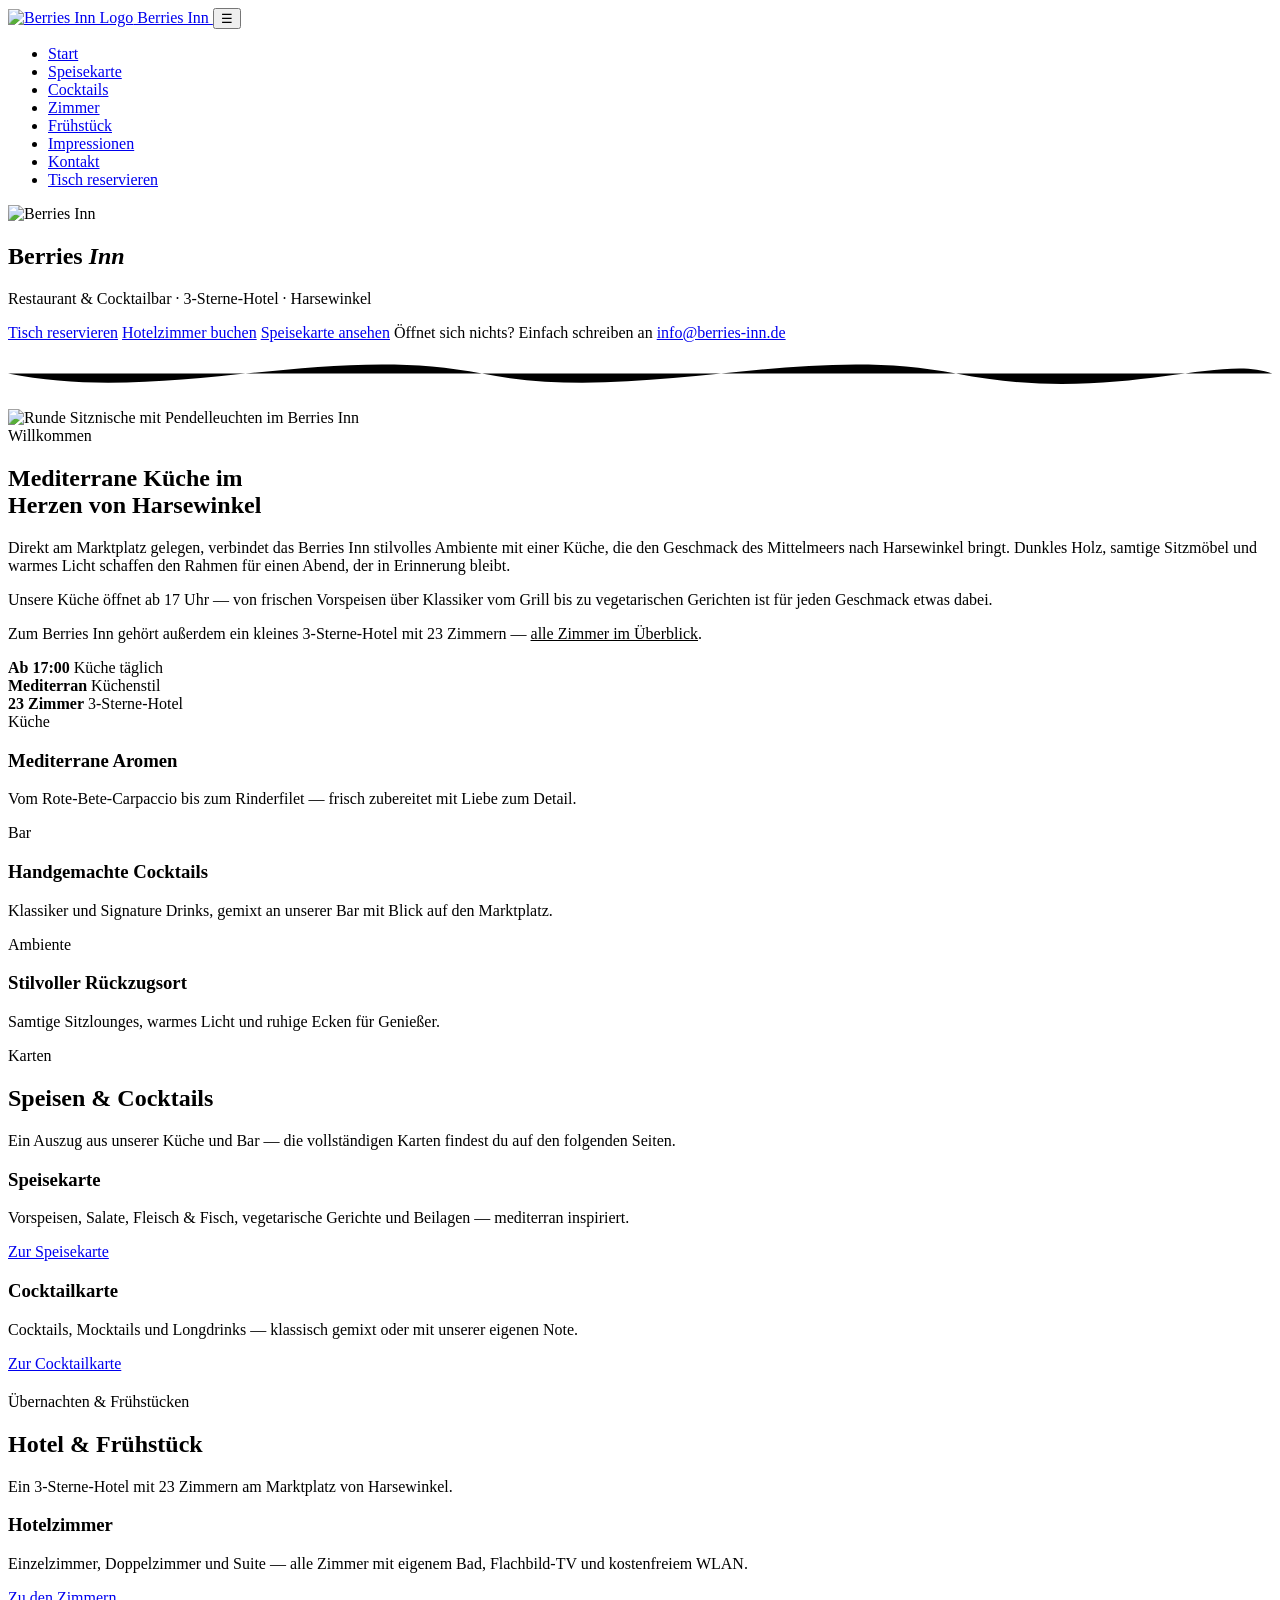
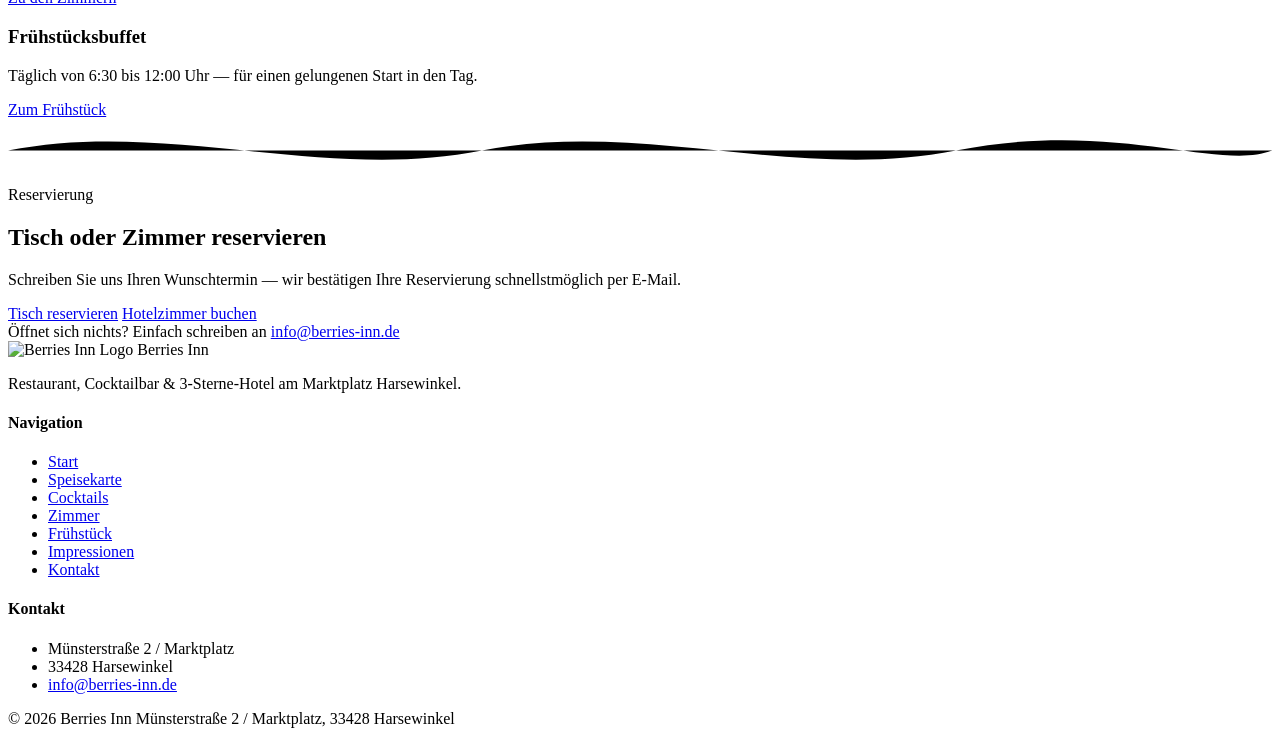
==== commit 03c37d00: "Add files via upload" ====
--- a/index.html
+++ b/index.html
@@ -4,7 +4,7 @@
 <meta charset="UTF-8">
 <meta name="viewport" content="width=device-width, initial-scale=1.0">
 <title>Berries Inn — Restaurant & Cocktailbar in Harsewinkel</title>
-<meta name="description" content="Berries Inn in Harsewinkel: mediterrane Küche ab 17 Uhr, edle Cocktailbar und 3-Sterne-Hotel mit 21 Zimmern im Herzen der Stadt am Marktplatz.">
+<meta name="description" content="Berries Inn in Harsewinkel: mediterrane Küche ab 17 Uhr, edle Cocktailbar und 3-Sterne-Hotel mit 23 Zimmern im Herzen der Stadt am Marktplatz.">
 <link rel="icon" href="assets/img/logo.png">
 <link rel="stylesheet" href="assets/style.css">
 </head>
@@ -21,8 +21,11 @@
       <li><a href="index.html" class="active">Start</a></li>
       <li><a href="speisekarte.html">Speisekarte</a></li>
       <li><a href="cocktails.html">Cocktails</a></li>
+      <li><a href="zimmer.html">Zimmer</a></li>
+      <li><a href="fruehstueck.html">Frühstück</a></li>
+      <li><a href="impressionen.html">Impressionen</a></li>
       <li><a href="kontakt.html">Kontakt</a></li>
-      <li><a href="mailto:info@berries-inn.de?subject=Tischreservierung%20Berries%20Inn&body=Guten%20Tag%2C%0A%0Aich%20m%C3%B6chte%20gerne%20einen%20Tisch%20reservieren%3A%0A%0ADatum%3A%20%0AUhrzeit%3A%20%0APersonenanzahl%3A%20%0A%0AMit%20freundlichen%20Gr%C3%BC%C3%9Fen" class="nav-cta">Tisch reservieren</a></li>
+      <li><a href="mailto:info@berries-inn.de?subject=Tischreservierung%20Berries%20Inn&amp;body=Guten%20Tag%2C%0A%0Aich%20m%C3%B6chte%20gerne%20einen%20Tisch%20reservieren%3A%0A%0ADatum%3A%20%0AUhrzeit%3A%20%0APersonenanzahl%3A%20%0A%0AMit%20freundlichen%20Gr%C3%BC%C3%9Fen" class="nav-cta">Tisch reservieren</a></li>
     </ul>
   </nav>
 </header>
@@ -31,14 +34,14 @@
 
   <section class="hero">
     <div class="hero-bg">
-      <div class="hero-slide active" style="background-image:url('assets/img/bar-hero.jpg');"></div>
-      <div class="hero-slide" style="background-image:url('assets/img/dining-stairs.jpg');"></div>
-      <div class="hero-slide" style="background-image:url('assets/img/lounge-gold.jpg');"></div>
-      <div class="hero-slide" style="background-image:url('assets/img/entrance-hooks.jpg');"></div>
-      <div class="hero-slide" style="background-image:url('assets/img/dining-mirror.jpg');"></div>
-      <div class="hero-slide" style="background-image:url('assets/img/pendant-lights.jpg');"></div>
-      <div class="hero-slide" style="background-image:url('assets/img/bar-flowers.jpg');"></div>
-      <div class="hero-slide" style="background-image:url('assets/img/lounge-booth.jpg');"></div>
+      <div class="hero-slide active" style="background-image:url('assets/img/bar-front.jpg');"></div>
+      <div class="hero-slide" style="background-image:url('assets/img/lounge-wine.jpg');"></div>
+      <div class="hero-slide" style="background-image:url('assets/img/nook-toucan.jpg');"></div>
+      <div class="hero-slide" style="background-image:url('assets/img/table-setting-1.jpg'); background-position:center 15%;"></div>
+      <div class="hero-slide" style="background-image:url('assets/img/lounge-sofa.jpg');"></div>
+      <div class="hero-slide" style="background-image:url('assets/img/niches.jpg');"></div>
+      <div class="hero-slide" style="background-image:url('assets/img/dining-room.jpg');"></div>
+      <div class="hero-slide" style="background-image:url('assets/img/pendants-smoke.jpg'); background-position:center 25%;"></div>
       <div class="hero-bg-overlay"></div>
     </div>
     <div class="hero-content">
@@ -47,6 +50,7 @@
       <p class="hero-sub">Restaurant &amp; Cocktailbar &middot; 3-Sterne-Hotel &middot; Harsewinkel</p>
       <div class="hero-actions">
         <a href="mailto:info@berries-inn.de?subject=Tischreservierung%20Berries%20Inn&body=Guten%20Tag%2C%0A%0Aich%20m%C3%B6chte%20gerne%20einen%20Tisch%20reservieren%3A%0A%0ADatum%3A%20%0AUhrzeit%3A%20%0APersonenanzahl%3A%20%0A%0AMit%20freundlichen%20Gr%C3%BC%C3%9Fen" class="btn btn-solid">Tisch reservieren</a>
+        <a href="mailto:info@berries-inn.de?subject=Hotelzimmer%20Reservierung%20Berries%20Inn&amp;body=Guten%20Tag%2C%0A%0Aich%20m%C3%B6chte%20gerne%20ein%20Hotelzimmer%20reservieren%3A%0A%0AAnreisedatum%3A%20%0AAbreisedatum%3A%20%0AZimmerart%20%28Einzelzimmer%20%2F%20Doppelzimmer%20%2F%20Suite%29%3A%20%0APersonenanzahl%3A%20%0AName%3A%20%0ATelefonnummer%3A%20%0A%0AMit%20freundlichen%20Gr%C3%BC%C3%9Fen" class="btn btn-ghost">Hotelzimmer buchen</a>
         <a href="speisekarte.html" class="btn btn-ghost">Speisekarte ansehen</a>
         <span class="btn-fallback-note">Öffnet sich nichts? Einfach schreiben an <a href="mailto:info@berries-inn.de">info@berries-inn.de</a></span>
       </div>
@@ -60,14 +64,14 @@
   <section class="section">
     <div class="wrap about reveal">
       <div class="about-img">
-        <img src="assets/img/dining-stairs.jpg" alt="Gastraum im Berries Inn mit offener Treppe">
+        <img src="assets/img/round-booth.jpg" alt="Runde Sitznische mit Pendelleuchten im Berries Inn">
       </div>
       <div class="about-text">
         <span class="eyebrow">Willkommen</span>
         <h2>Mediterrane Küche im<br>Herzen von Harsewinkel</h2>
         <p>Direkt am Marktplatz gelegen, verbindet das Berries Inn stilvolles Ambiente mit einer Küche, die den Geschmack des Mittelmeers nach Harsewinkel bringt. Dunkles Holz, samtige Sitzmöbel und warmes Licht schaffen den Rahmen für einen Abend, der in Erinnerung bleibt.</p>
         <p>Unsere Küche öffnet ab 17 Uhr — von frischen Vorspeisen über Klassiker vom Grill bis zu vegetarischen Gerichten ist für jeden Geschmack etwas dabei.</p>
-        <p>Zum Berries Inn gehört außerdem ein kleines 3-Sterne-Hotel mit 21 Zimmern — Informationen und Buchung folgen in Kürze an dieser Stelle.</p>
+        <p>Zum Berries Inn gehört außerdem ein kleines 3-Sterne-Hotel mit 23 Zimmern — <a href="zimmer.html" style="color:var(--gold-light); border-bottom:1px solid var(--line);">alle Zimmer im Überblick</a>.</p>
         <div class="about-facts">
           <div>
             <strong>Ab 17:00</strong>
@@ -78,7 +82,7 @@
             <span>Küchenstil</span>
           </div>
           <div>
-            <strong>21 Zimmer</strong>
+            <strong>23 Zimmer</strong>
             <span>3-Sterne-Hotel</span>
           </div>
         </div>
@@ -130,6 +134,28 @@
     </div>
   </section>
 
+  <section class="section" style="padding-top:20px;">
+    <div class="wrap reveal">
+      <div class="section-head">
+        <span class="eyebrow">Übernachten &amp; Frühstücken</span>
+        <h2>Hotel &amp; Frühstück</h2>
+        <p>Ein 3-Sterne-Hotel mit 23 Zimmern am Marktplatz von Harsewinkel.</p>
+      </div>
+      <div class="menu-preview">
+        <div class="mp-card">
+          <h3>Hotelzimmer</h3>
+          <p>Einzelzimmer, Doppelzimmer und Suite — alle Zimmer mit eigenem Bad, Flachbild-TV und kostenfreiem WLAN.</p>
+          <a href="zimmer.html" class="btn btn-ghost">Zu den Zimmern</a>
+        </div>
+        <div class="mp-card dark">
+          <h3>Frühstücksbuffet</h3>
+          <p>Täglich von 6:30 bis 12:00 Uhr — für einen gelungenen Start in den Tag.</p>
+          <a href="fruehstueck.html" class="btn btn-ghost">Zum Frühstück</a>
+        </div>
+      </div>
+    </div>
+  </section>
+
   <svg class="wave-divider" viewBox="0 0 1200 60" preserveAspectRatio="none" aria-hidden="true">
     <path d="M0,30 C150,0 300,60 450,30 C600,0 750,60 900,30 C1050,0 1150,50 1200,30"/>
   </svg>
@@ -137,9 +163,12 @@
   <section class="cta-band">
     <div class="wrap reveal">
       <span class="eyebrow">Reservierung</span>
-      <h2>Sichern Sie sich Ihren Tisch</h2>
+      <h2>Tisch oder Zimmer reservieren</h2>
       <p>Schreiben Sie uns Ihren Wunschtermin — wir bestätigen Ihre Reservierung schnellstmöglich per E-Mail.</p>
-      <a href="mailto:info@berries-inn.de?subject=Tischreservierung%20Berries%20Inn&body=Guten%20Tag%2C%0A%0Aich%20m%C3%B6chte%20gerne%20einen%20Tisch%20reservieren%3A%0A%0ADatum%3A%20%0AUhrzeit%3A%20%0APersonenanzahl%3A%20%0A%0AMit%20freundlichen%20Gr%C3%BC%C3%9Fen" class="btn btn-solid">Jetzt per E-Mail reservieren</a>
+      <div class="btn-row">
+        <a href="mailto:info@berries-inn.de?subject=Tischreservierung%20Berries%20Inn&amp;body=Guten%20Tag%2C%0A%0Aich%20m%C3%B6chte%20gerne%20einen%20Tisch%20reservieren%3A%0A%0ADatum%3A%20%0AUhrzeit%3A%20%0APersonenanzahl%3A%20%0A%0AMit%20freundlichen%20Gr%C3%BC%C3%9Fen" class="btn btn-solid">Tisch reservieren</a>
+        <a href="mailto:info@berries-inn.de?subject=Hotelzimmer%20Reservierung%20Berries%20Inn&amp;body=Guten%20Tag%2C%0A%0Aich%20m%C3%B6chte%20gerne%20ein%20Hotelzimmer%20reservieren%3A%0A%0AAnreisedatum%3A%20%0AAbreisedatum%3A%20%0AZimmerart%20%28Einzelzimmer%20%2F%20Doppelzimmer%20%2F%20Suite%29%3A%20%0APersonenanzahl%3A%20%0AName%3A%20%0ATelefonnummer%3A%20%0A%0AMit%20freundlichen%20Gr%C3%BC%C3%9Fen" class="btn btn-ghost">Hotelzimmer buchen</a>
+      </div>
       <span class="btn-fallback-note">Öffnet sich nichts? Einfach schreiben an <a href="mailto:info@berries-inn.de">info@berries-inn.de</a></span>
     </div>
   </section>
@@ -162,6 +191,9 @@
           <li><a href="index.html">Start</a></li>
           <li><a href="speisekarte.html">Speisekarte</a></li>
           <li><a href="cocktails.html">Cocktails</a></li>
+          <li><a href="zimmer.html">Zimmer</a></li>
+          <li><a href="fruehstueck.html">Frühstück</a></li>
+          <li><a href="impressionen.html">Impressionen</a></li>
           <li><a href="kontakt.html">Kontakt</a></li>
         </ul>
       </div>
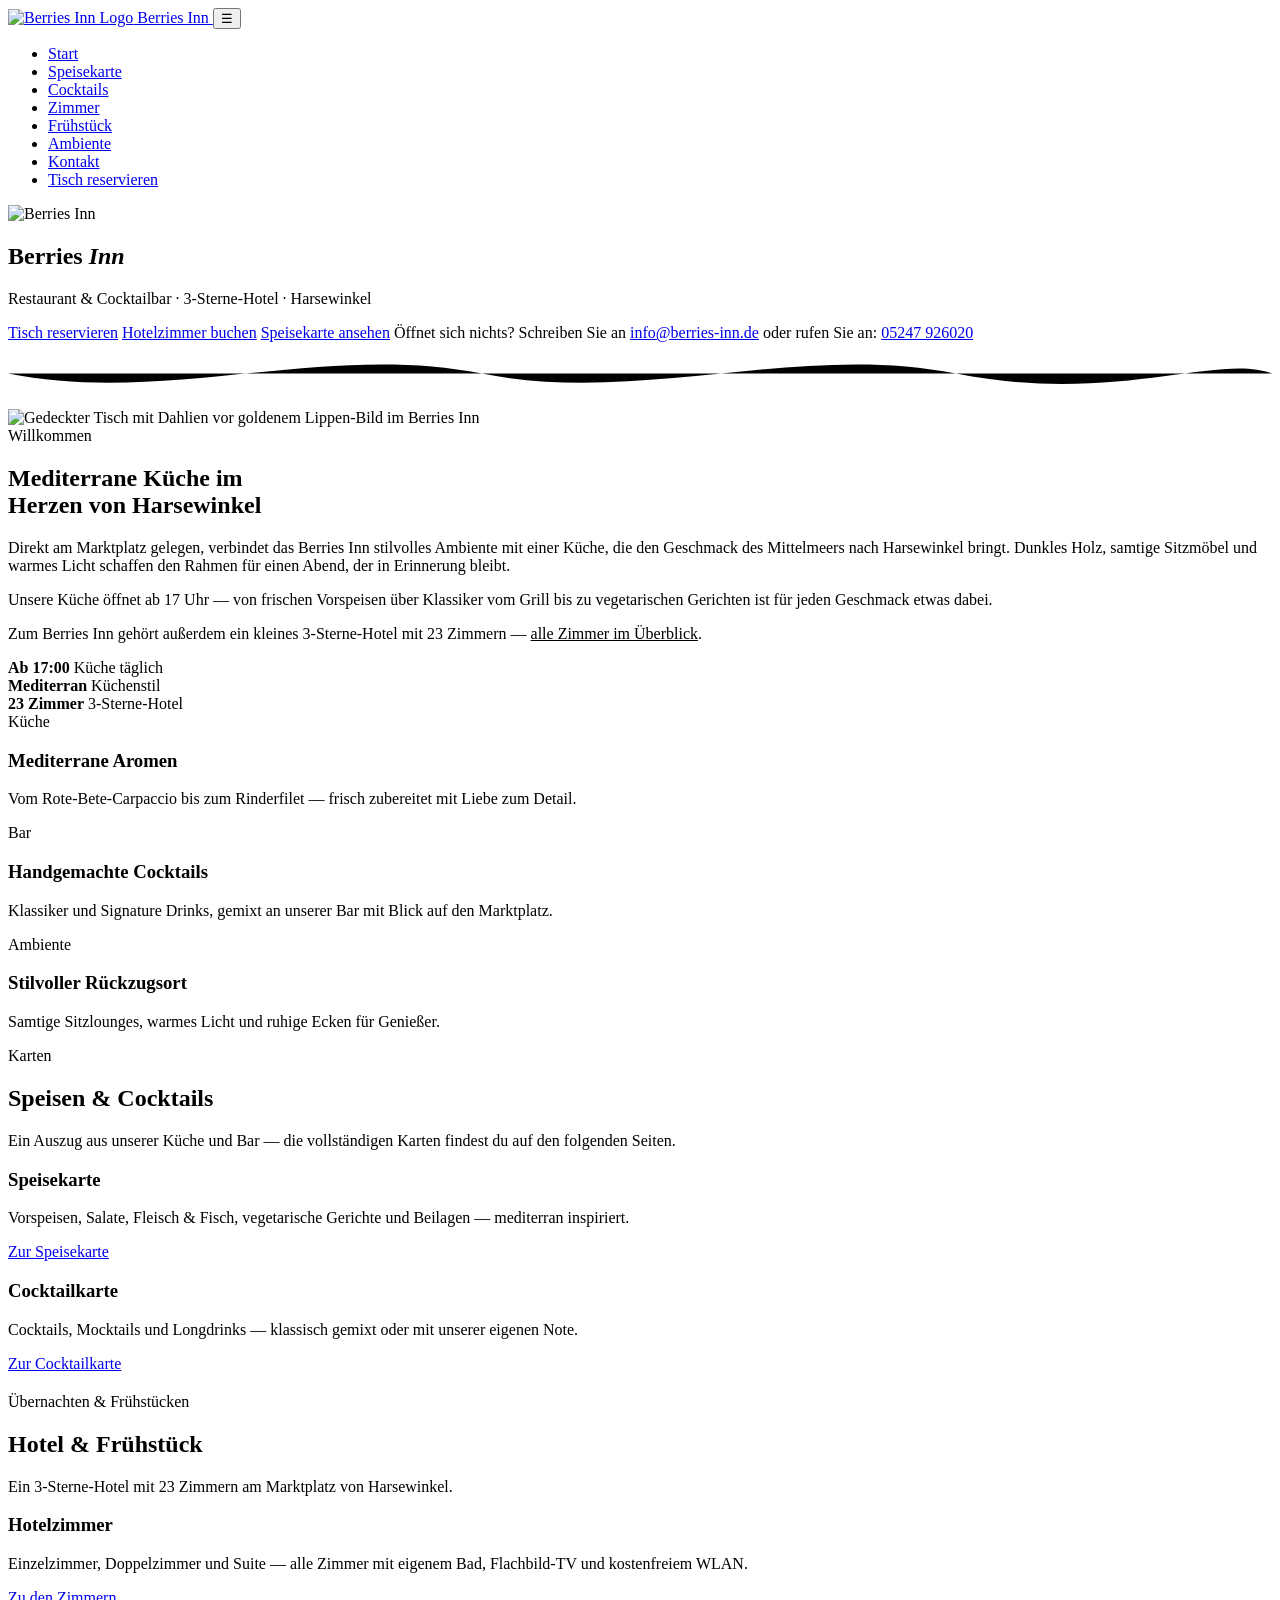
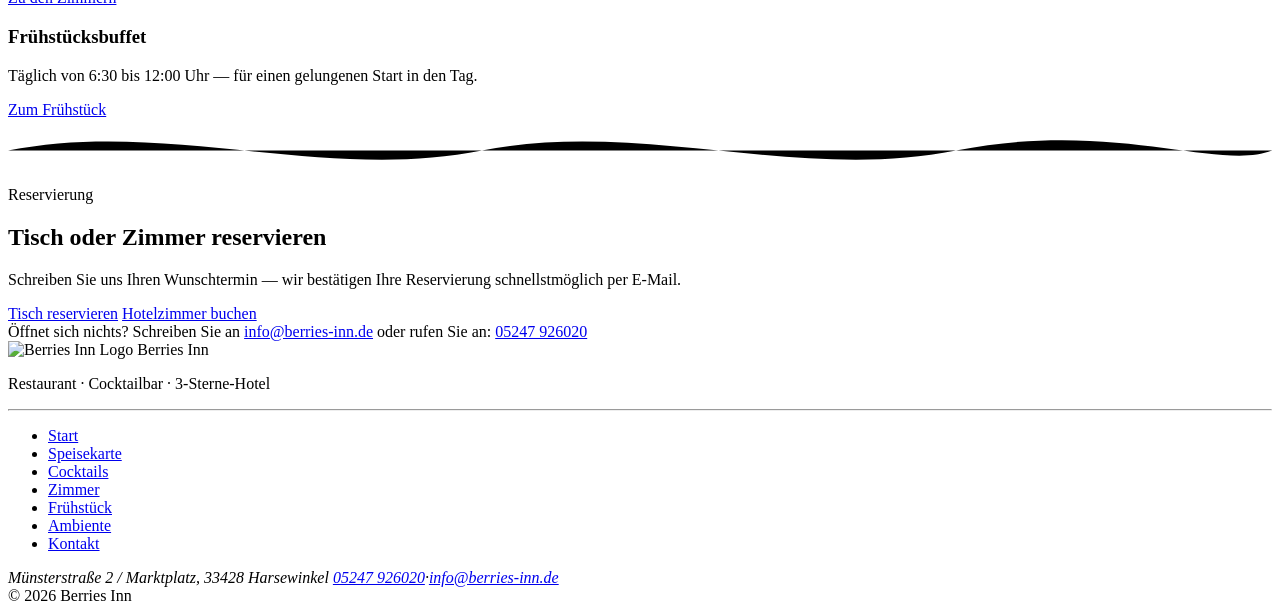
==== commit bf156d4f: "Add files via upload" ====
--- a/index.html
+++ b/index.html
@@ -23,7 +23,7 @@
       <li><a href="cocktails.html">Cocktails</a></li>
       <li><a href="zimmer.html">Zimmer</a></li>
       <li><a href="fruehstueck.html">Frühstück</a></li>
-      <li><a href="impressionen.html">Impressionen</a></li>
+      <li><a href="ambiente.html">Ambiente</a></li>
       <li><a href="kontakt.html">Kontakt</a></li>
       <li><a href="mailto:info@berries-inn.de?subject=Tischreservierung%20Berries%20Inn&amp;body=Guten%20Tag%2C%0A%0Aich%20m%C3%B6chte%20gerne%20einen%20Tisch%20reservieren%3A%0A%0ADatum%3A%20%0AUhrzeit%3A%20%0APersonenanzahl%3A%20%0A%0AMit%20freundlichen%20Gr%C3%BC%C3%9Fen" class="nav-cta">Tisch reservieren</a></li>
     </ul>
@@ -34,12 +34,12 @@
 
   <section class="hero">
     <div class="hero-bg">
-      <div class="hero-slide active" style="background-image:url('assets/img/bar-front.jpg');"></div>
-      <div class="hero-slide" style="background-image:url('assets/img/lounge-wine.jpg');"></div>
+      <div class="hero-slide active" style="background-image:url('assets/img/lounge-wine.jpg');"></div>
       <div class="hero-slide" style="background-image:url('assets/img/nook-toucan.jpg');"></div>
-      <div class="hero-slide" style="background-image:url('assets/img/table-setting-1.jpg'); background-position:center 15%;"></div>
+      <div class="hero-slide" style="background-image:url('assets/img/bar-front.jpg');"></div>
+      <div class="hero-slide" style="background-image:url('assets/img/round-booth.jpg'); background-position:center 30%;"></div>
       <div class="hero-slide" style="background-image:url('assets/img/lounge-sofa.jpg');"></div>
-      <div class="hero-slide" style="background-image:url('assets/img/niches.jpg');"></div>
+      <div class="hero-slide" style="background-image:url('assets/img/bar-side.jpg'); background-position:center 22%;"></div>
       <div class="hero-slide" style="background-image:url('assets/img/dining-room.jpg');"></div>
       <div class="hero-slide" style="background-image:url('assets/img/pendants-smoke.jpg'); background-position:center 25%;"></div>
       <div class="hero-bg-overlay"></div>
@@ -47,12 +47,12 @@
     <div class="hero-content">
       <img src="assets/img/logo.png" alt="Berries Inn" class="hero-logo">
       <h1>Berries <em>Inn</em></h1>
-      <p class="hero-sub">Restaurant &amp; Cocktailbar &middot; 3-Sterne-Hotel &middot; Harsewinkel</p>
+      <p class="hero-sub"><span>Restaurant &amp; Cocktailbar</span> &middot; <span>3-Sterne-Hotel</span> &middot; <span>Harsewinkel</span></p>
       <div class="hero-actions">
         <a href="mailto:info@berries-inn.de?subject=Tischreservierung%20Berries%20Inn&body=Guten%20Tag%2C%0A%0Aich%20m%C3%B6chte%20gerne%20einen%20Tisch%20reservieren%3A%0A%0ADatum%3A%20%0AUhrzeit%3A%20%0APersonenanzahl%3A%20%0A%0AMit%20freundlichen%20Gr%C3%BC%C3%9Fen" class="btn btn-solid">Tisch reservieren</a>
         <a href="mailto:info@berries-inn.de?subject=Hotelzimmer%20Reservierung%20Berries%20Inn&amp;body=Guten%20Tag%2C%0A%0Aich%20m%C3%B6chte%20gerne%20ein%20Hotelzimmer%20reservieren%3A%0A%0AAnreisedatum%3A%20%0AAbreisedatum%3A%20%0AZimmerart%20%28Einzelzimmer%20%2F%20Doppelzimmer%20%2F%20Suite%29%3A%20%0APersonenanzahl%3A%20%0AName%3A%20%0ATelefonnummer%3A%20%0A%0AMit%20freundlichen%20Gr%C3%BC%C3%9Fen" class="btn btn-ghost">Hotelzimmer buchen</a>
         <a href="speisekarte.html" class="btn btn-ghost">Speisekarte ansehen</a>
-        <span class="btn-fallback-note">Öffnet sich nichts? Einfach schreiben an <a href="mailto:info@berries-inn.de">info@berries-inn.de</a></span>
+        <span class="btn-fallback-note">Öffnet sich nichts? Schreiben Sie an <a href="mailto:info@berries-inn.de">info@berries-inn.de</a> oder rufen Sie an: <a href="tel:+495247926020">05247 926020</a></span>
       </div>
     </div>
   </section>
@@ -64,7 +64,7 @@
   <section class="section">
     <div class="wrap about reveal">
       <div class="about-img">
-        <img src="assets/img/round-booth.jpg" alt="Runde Sitznische mit Pendelleuchten im Berries Inn">
+        <img src="assets/img/welcome-table.jpg" alt="Gedeckter Tisch mit Dahlien vor goldenem Lippen-Bild im Berries Inn" style="object-position:center 30%;">
       </div>
       <div class="about-text">
         <span class="eyebrow">Willkommen</span>
@@ -169,7 +169,7 @@
         <a href="mailto:info@berries-inn.de?subject=Tischreservierung%20Berries%20Inn&amp;body=Guten%20Tag%2C%0A%0Aich%20m%C3%B6chte%20gerne%20einen%20Tisch%20reservieren%3A%0A%0ADatum%3A%20%0AUhrzeit%3A%20%0APersonenanzahl%3A%20%0A%0AMit%20freundlichen%20Gr%C3%BC%C3%9Fen" class="btn btn-solid">Tisch reservieren</a>
         <a href="mailto:info@berries-inn.de?subject=Hotelzimmer%20Reservierung%20Berries%20Inn&amp;body=Guten%20Tag%2C%0A%0Aich%20m%C3%B6chte%20gerne%20ein%20Hotelzimmer%20reservieren%3A%0A%0AAnreisedatum%3A%20%0AAbreisedatum%3A%20%0AZimmerart%20%28Einzelzimmer%20%2F%20Doppelzimmer%20%2F%20Suite%29%3A%20%0APersonenanzahl%3A%20%0AName%3A%20%0ATelefonnummer%3A%20%0A%0AMit%20freundlichen%20Gr%C3%BC%C3%9Fen" class="btn btn-ghost">Hotelzimmer buchen</a>
       </div>
-      <span class="btn-fallback-note">Öffnet sich nichts? Einfach schreiben an <a href="mailto:info@berries-inn.de">info@berries-inn.de</a></span>
+      <span class="btn-fallback-note">Öffnet sich nichts? Schreiben Sie an <a href="mailto:info@berries-inn.de">info@berries-inn.de</a> oder rufen Sie an: <a href="tel:+495247926020">05247 926020</a></span>
     </div>
   </section>
 
@@ -177,39 +177,26 @@
 
 <footer class="site-footer">
   <div class="wrap">
-    <div class="footer-grid">
-      <div class="footer-col">
-        <div class="footer-brand">
-          <img src="assets/img/logo.png" alt="Berries Inn Logo">
-          <span>Berries Inn</span>
-        </div>
-        <p>Restaurant, Cocktailbar &amp; 3-Sterne-Hotel am Marktplatz Harsewinkel.</p>
-      </div>
-      <div class="footer-col">
-        <h4>Navigation</h4>
-        <ul>
-          <li><a href="index.html">Start</a></li>
-          <li><a href="speisekarte.html">Speisekarte</a></li>
-          <li><a href="cocktails.html">Cocktails</a></li>
-          <li><a href="zimmer.html">Zimmer</a></li>
-          <li><a href="fruehstueck.html">Frühstück</a></li>
-          <li><a href="impressionen.html">Impressionen</a></li>
-          <li><a href="kontakt.html">Kontakt</a></li>
-        </ul>
-      </div>
-      <div class="footer-col">
-        <h4>Kontakt</h4>
-        <ul>
-          <li>Münsterstraße 2 / Marktplatz</li>
-          <li>33428 Harsewinkel</li>
-          <li><a href="mailto:info@berries-inn.de">info@berries-inn.de</a></li>
-        </ul>
-      </div>
-    </div>
-    <div class="footer-bottom">
-      <span>&copy; 2026 Berries Inn</span>
-      <span>Münsterstraße 2 / Marktplatz, 33428 Harsewinkel</span>
-    </div>
+    <div class="footer-brand">
+      <img src="assets/img/logo.png" alt="Berries Inn Logo">
+      <span class="name">Berries Inn</span>
+    </div>
+    <p class="footer-tagline"><span>Restaurant</span> &middot; <span>Cocktailbar</span> &middot; <span>3-Sterne-Hotel</span></p>
+    <hr class="footer-rule">
+    <ul class="footer-nav">
+      <li><a href="index.html">Start</a></li>
+      <li><a href="speisekarte.html">Speisekarte</a></li>
+      <li><a href="cocktails.html">Cocktails</a></li>
+      <li><a href="zimmer.html">Zimmer</a></li>
+      <li><a href="fruehstueck.html">Frühstück</a></li>
+      <li><a href="ambiente.html">Ambiente</a></li>
+      <li><a href="kontakt.html">Kontakt</a></li>
+    </ul>
+    <address class="footer-contact">
+      <span class="line">Münsterstraße 2 / Marktplatz, 33428 Harsewinkel</span>
+      <span class="line contact-links"><a href="tel:+495247926020">05247 926020</a><span class="sep">&middot;</span><a href="mailto:info@berries-inn.de">info@berries-inn.de</a></span>
+    </address>
+    <div class="footer-bottom">&copy; 2026 Berries Inn</div>
   </div>
 </footer>
 
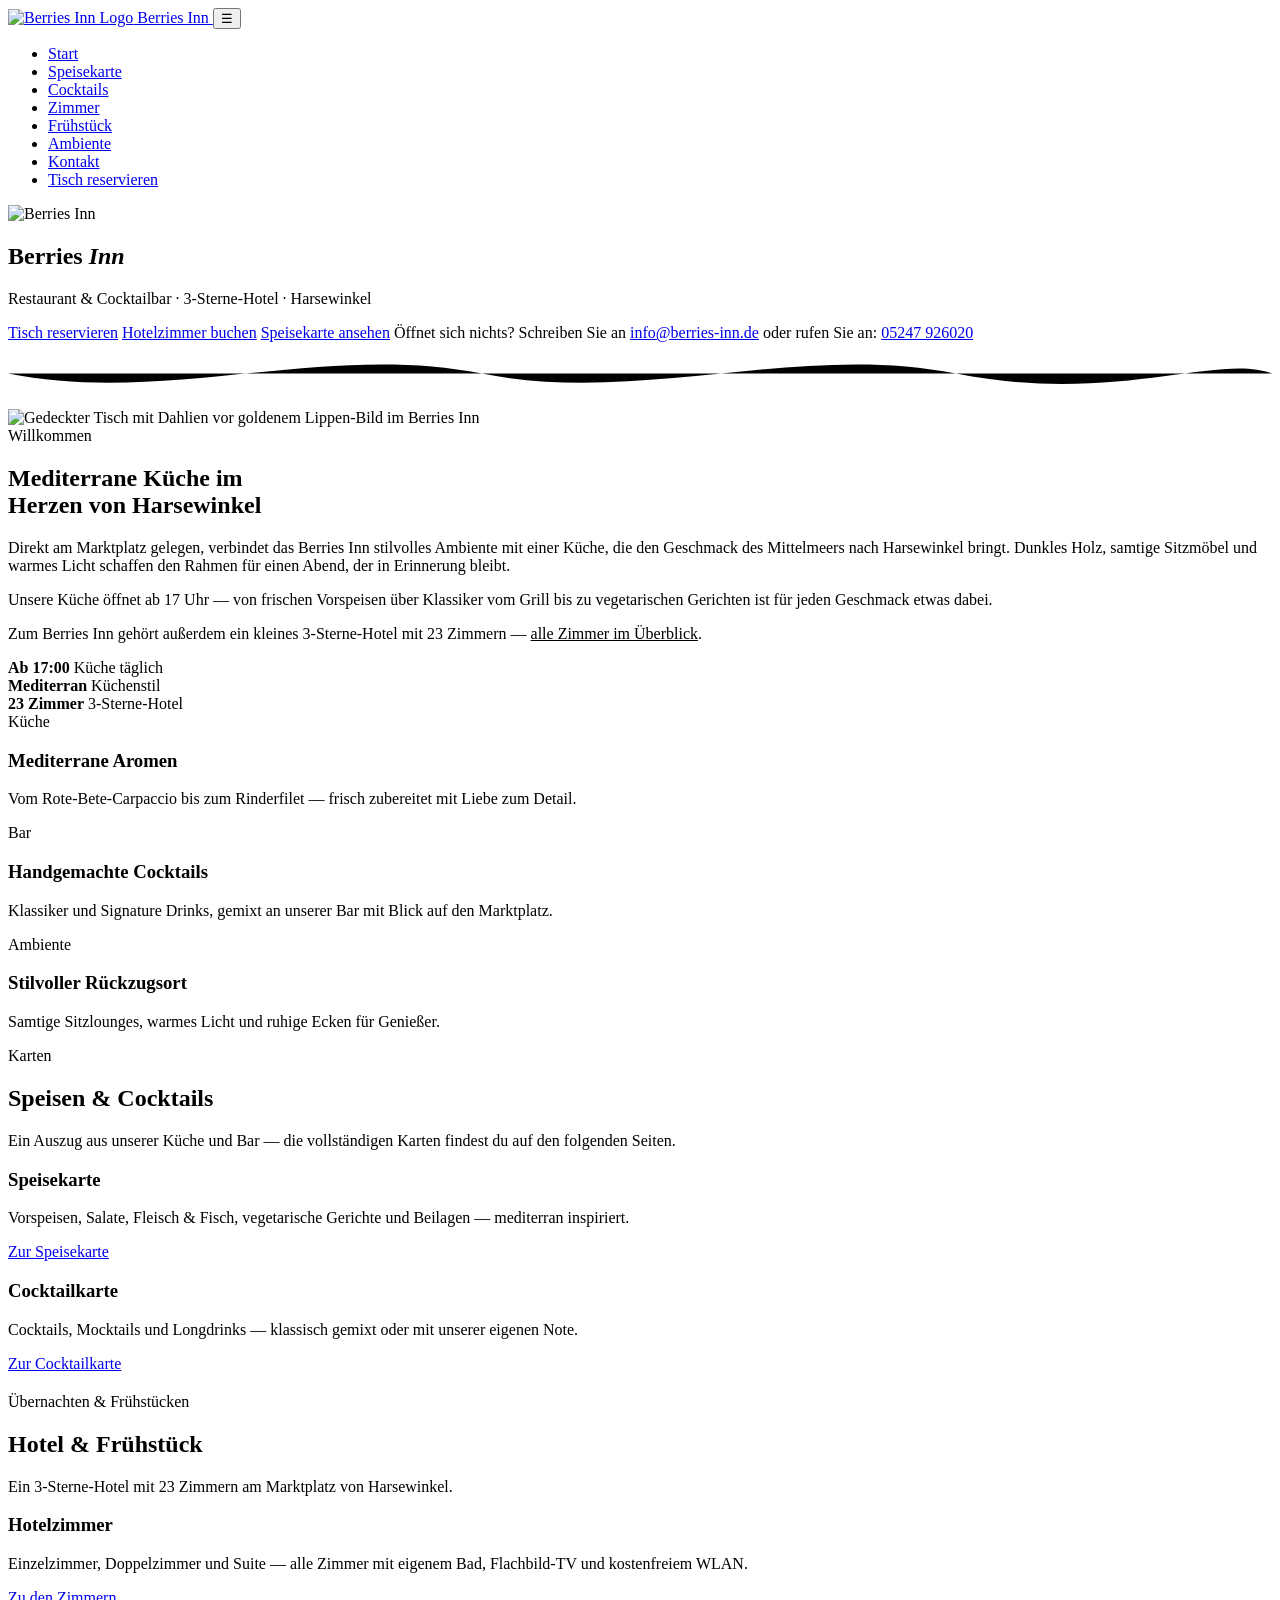
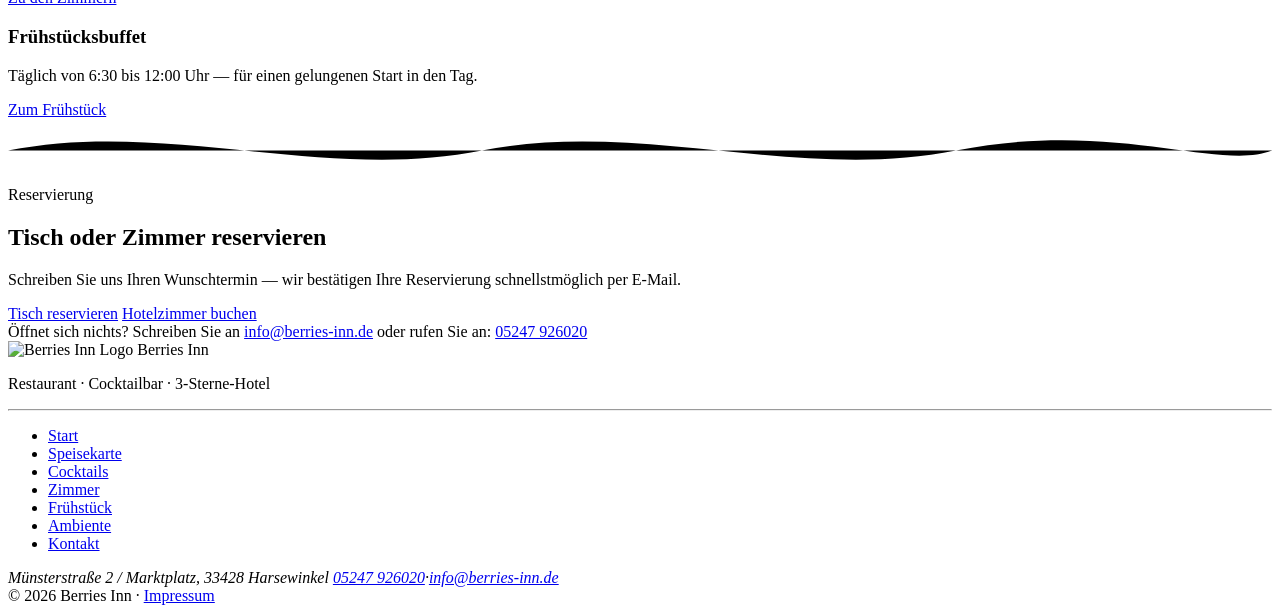
==== commit d9d84c69: "Add files via upload" ====
--- a/index.html
+++ b/index.html
@@ -196,7 +196,7 @@
       <span class="line">Münsterstraße 2 / Marktplatz, 33428 Harsewinkel</span>
       <span class="line contact-links"><a href="tel:+495247926020">05247 926020</a><span class="sep">&middot;</span><a href="mailto:info@berries-inn.de">info@berries-inn.de</a></span>
     </address>
-    <div class="footer-bottom">&copy; 2026 Berries Inn</div>
+    <div class="footer-bottom">&copy; 2026 Berries Inn <span class="sep">&middot;</span> <a href="impressum.html">Impressum</a></div>
   </div>
 </footer>
 
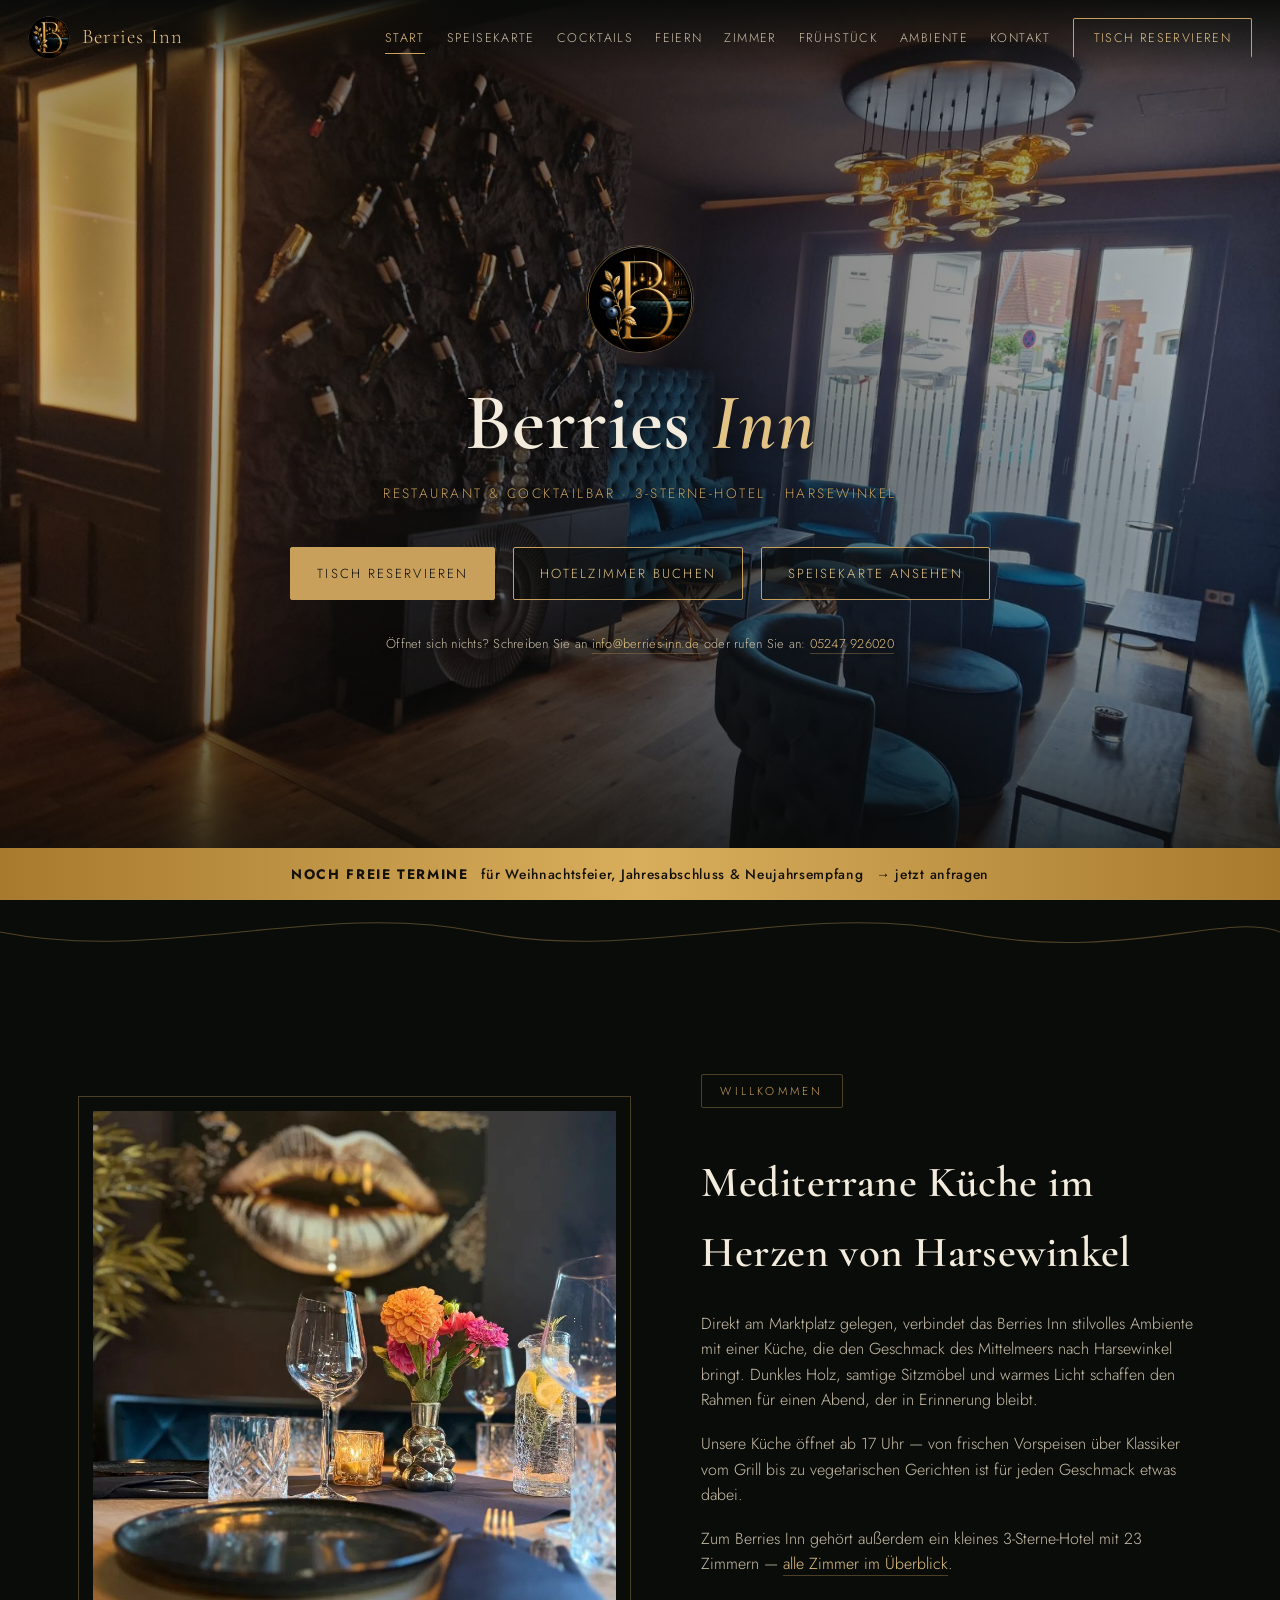
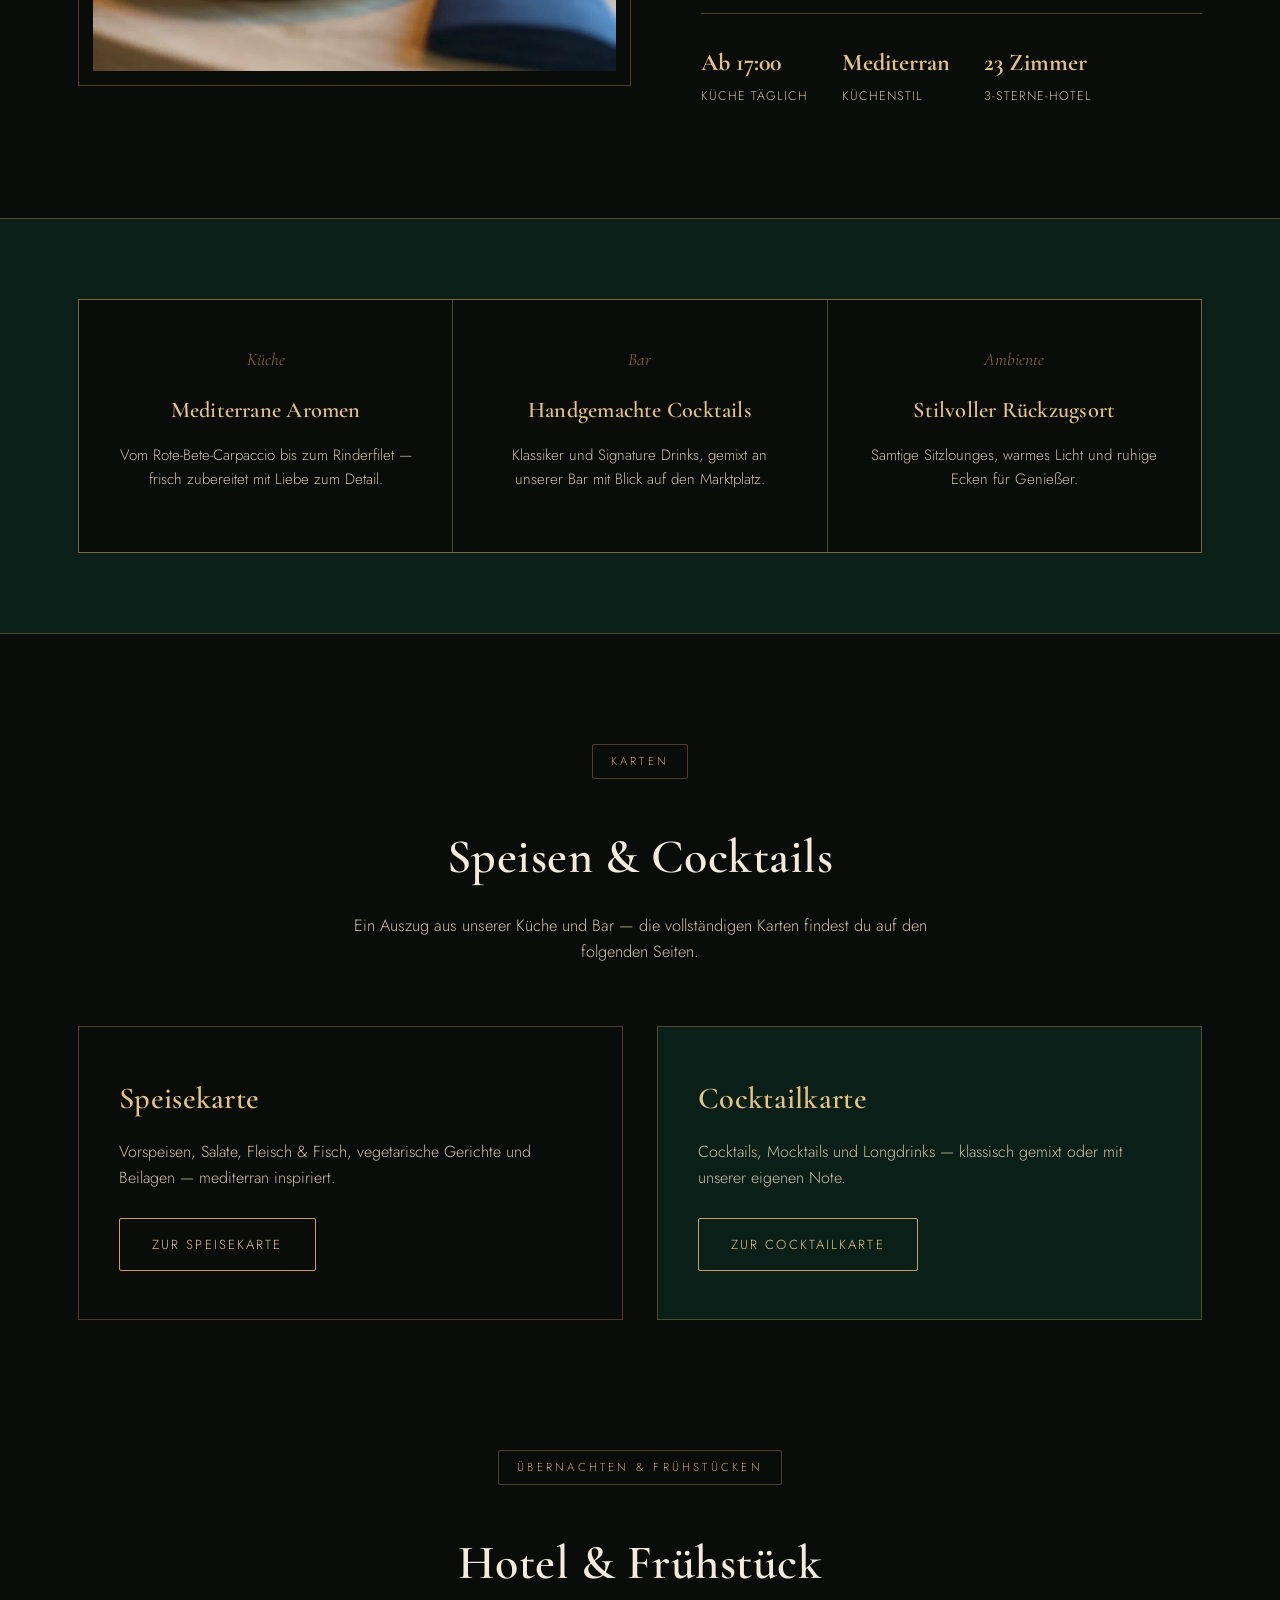
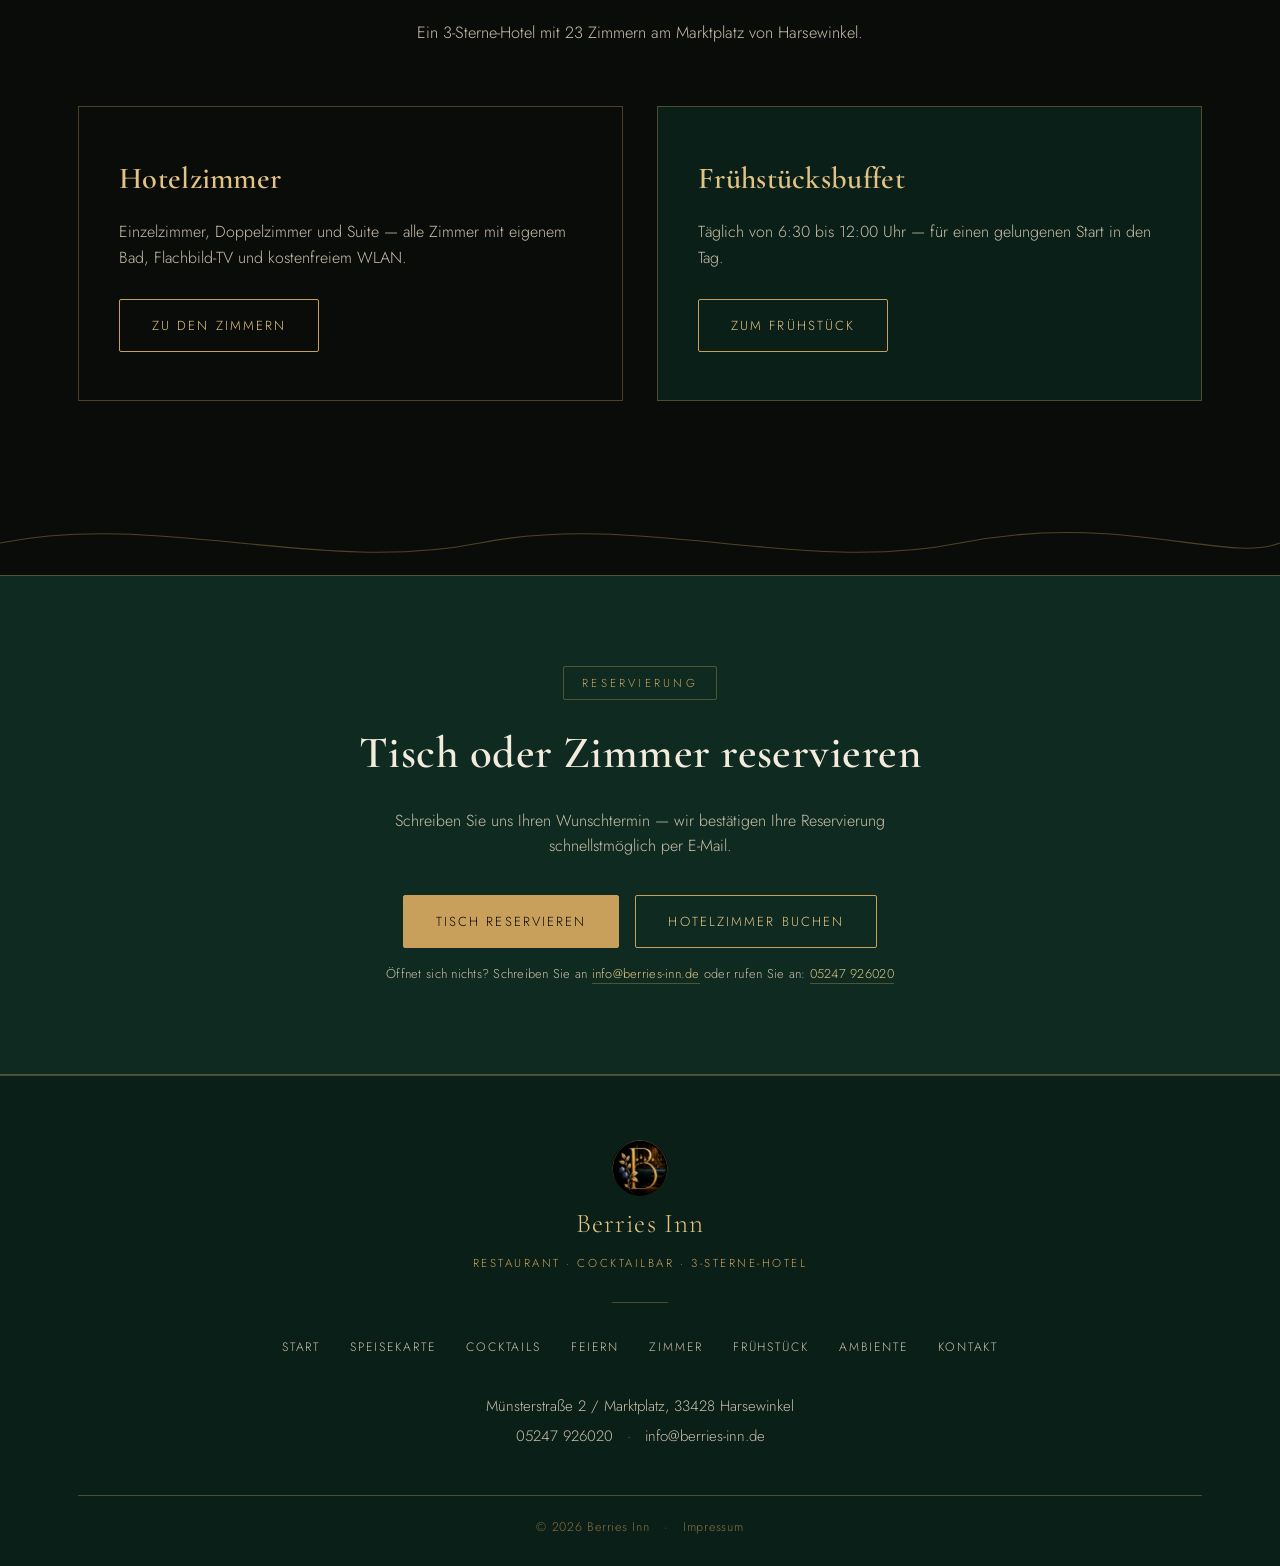
==== commit af02193a: "Add files via upload" ====
--- a/index.html
+++ b/index.html
@@ -21,6 +21,7 @@
       <li><a href="index.html" class="active">Start</a></li>
       <li><a href="speisekarte.html">Speisekarte</a></li>
       <li><a href="cocktails.html">Cocktails</a></li>
+      <li><a href="feiern.html">Feiern</a></li>
       <li><a href="zimmer.html">Zimmer</a></li>
       <li><a href="fruehstueck.html">Frühstück</a></li>
       <li><a href="ambiente.html">Ambiente</a></li>
@@ -32,7 +33,7 @@
 
 <main>
 
-  <section class="hero">
+  <section class="hero has-promo">
     <div class="hero-bg">
       <div class="hero-slide active" style="background-image:url('assets/img/lounge-wine.jpg');"></div>
       <div class="hero-slide" style="background-image:url('assets/img/nook-toucan.jpg');"></div>
@@ -55,6 +56,7 @@
         <span class="btn-fallback-note">Öffnet sich nichts? Schreiben Sie an <a href="mailto:info@berries-inn.de">info@berries-inn.de</a> oder rufen Sie an: <a href="tel:+495247926020">05247 926020</a></span>
       </div>
     </div>
+    <a class="promo-band" href="feiern.html" data-until="2026-12-15"><strong>Noch freie Termine</strong> für Weihnachtsfeier, Jahresabschluss &amp; Neujahrsempfang <span class="arrow">&rarr; jetzt anfragen</span></a>
   </section>
 
   <svg class="wave-divider" viewBox="0 0 1200 60" preserveAspectRatio="none" aria-hidden="true">
@@ -187,6 +189,7 @@
       <li><a href="index.html">Start</a></li>
       <li><a href="speisekarte.html">Speisekarte</a></li>
       <li><a href="cocktails.html">Cocktails</a></li>
+      <li><a href="feiern.html">Feiern</a></li>
       <li><a href="zimmer.html">Zimmer</a></li>
       <li><a href="fruehstueck.html">Frühstück</a></li>
       <li><a href="ambiente.html">Ambiente</a></li>
--- a/assets/style.css
+++ b/assets/style.css
@@ -0,0 +1,1172 @@
+/* ===========================================================
+   Berries Inn — Restaurant & Cocktailbar
+   =========================================================== */
+
+@import url('https://fonts.googleapis.com/css2?family=Cormorant+Garamond:ital,wght@0,400;0,500;0,600;0,700;1,500&family=Jost:wght@300;400;500;600&display=swap');
+
+:root{
+  --black:        #0a0c0a;
+  --forest:       #0f2b21;
+  --forest-deep:  #0a1f18;
+  --forest-line:  #1e4a37;
+  --gold:         #c9a05b;
+  --gold-light:   #e3c384;
+  --gold-dim:     #8a6f3f;
+  --cream:        #f3ecdd;
+  --cream-dim:    #cabfa9;
+  --line:         rgba(201,160,91,0.35);
+
+  --font-display: 'Cormorant Garamond', serif;
+  --font-body:    'Jost', sans-serif;
+
+  --max-w: 1180px;
+}
+
+*, *::before, *::after{ box-sizing: border-box; }
+
+html{ scroll-behavior: smooth; }
+
+body{
+  margin: 0;
+  background: var(--black);
+  color: var(--cream);
+  font-family: var(--font-body);
+  font-weight: 300;
+  line-height: 1.6;
+  -webkit-font-smoothing: antialiased;
+}
+
+img{ max-width: 100%; display: block; }
+
+a{ color: inherit; text-decoration: none; }
+
+@media (prefers-reduced-motion: reduce){
+  html{ scroll-behavior: auto; }
+  *{ animation-duration: 0.001ms !important; transition-duration: 0.001ms !important; }
+}
+
+:focus-visible{
+  outline: 2px solid var(--gold-light);
+  outline-offset: 3px;
+}
+
+.wrap{
+  max-width: var(--max-w);
+  margin: 0 auto;
+  padding: 0 28px;
+}
+
+h1,h2,h3,h4{
+  font-family: var(--font-display);
+  font-weight: 600;
+  margin: 0;
+  color: var(--cream);
+  letter-spacing: 0.01em;
+}
+
+.eyebrow{
+  display: inline-block;
+  font-family: var(--font-body);
+  font-size: 0.72rem;
+  letter-spacing: 0.28em;
+  text-transform: uppercase;
+  color: var(--gold);
+  border: 1px solid var(--line);
+  padding: 7px 18px;
+  border-radius: 2px;
+}
+
+/* Section boxed-label — echoes the printed menu's section headers */
+.menu-box{
+  border: 1px solid var(--line);
+  text-align: center;
+  padding: 9px 10px;
+  margin: 0 auto 30px;
+  max-width: 420px;
+}
+.menu-box span{
+  font-family: var(--font-display);
+  font-size: 1.15rem;
+  letter-spacing: 0.12em;
+  text-transform: uppercase;
+  color: var(--gold-light);
+}
+
+/* ---------- Header / Nav ---------- */
+.site-header{
+  position: fixed;
+  top: 0; left: 0; right: 0;
+  z-index: 100;
+  background: linear-gradient(to bottom, rgba(10,12,10,0.92), rgba(10,12,10,0));
+  transition: background 0.4s ease, box-shadow 0.4s ease;
+}
+.site-header.scrolled{
+  background: rgba(9,11,9,0.94);
+  backdrop-filter: blur(6px);
+  box-shadow: 0 1px 0 var(--line);
+}
+.nav{
+  display: flex;
+  align-items: center;
+  justify-content: space-between;
+  padding: 16px 28px;
+  max-width: 1360px;
+  margin: 0 auto;
+  gap: 24px;
+}
+.nav-brand{
+  display: flex;
+  align-items: center;
+  gap: 12px;
+  font-family: var(--font-display);
+  font-size: 1.3rem;
+  letter-spacing: 0.06em;
+  color: var(--gold-light);
+  white-space: nowrap;
+}
+.nav-brand img{ height: 42px; width: 42px; border-radius: 50%; }
+.nav-links{
+  display: flex;
+  align-items: center;
+  gap: 22px;
+  list-style: none;
+  margin: 0; padding: 0;
+}
+.nav-links a{
+  white-space: nowrap;
+  font-size: 0.78rem;
+  letter-spacing: 0.11em;
+  text-transform: uppercase;
+  color: var(--cream-dim);
+  padding: 6px 0;
+  border-bottom: 1px solid transparent;
+  transition: color 0.25s ease, border-color 0.25s ease;
+}
+.nav-links a:hover, .nav-links a.active{
+  color: var(--gold-light);
+  border-color: var(--gold);
+}
+.nav-cta{
+  border: 1px solid var(--gold);
+  color: var(--gold-light) !important;
+  padding: 10px 20px !important;
+  border-radius: 2px;
+}
+.nav-cta:hover{
+  background: var(--gold);
+  color: var(--black) !important;
+}
+.nav-toggle{
+  display: none;
+  background: none;
+  border: 1px solid var(--line);
+  color: var(--gold-light);
+  width: 42px; height: 42px;
+  border-radius: 2px;
+  cursor: pointer;
+  font-size: 1.3rem;
+}
+
+@media (max-width: 1220px){
+  .nav-toggle{ display: block; }
+  .nav-links{
+    position: fixed;
+    top: 73px; left: 0; right: 0;
+    flex-direction: column;
+    align-items: flex-start;
+    gap: 0;
+    background: rgba(9,11,9,0.98);
+    border-top: 1px solid var(--line);
+    border-bottom: 1px solid var(--line);
+    max-height: 0;
+    overflow: hidden;
+    transition: max-height 0.35s ease;
+  }
+  .nav-links.open{ max-height: 680px; }
+  .nav-links li{ width: 100%; }
+  .nav-links a{
+    display: block;
+    padding: 16px 28px;
+    width: 100%;
+    border-bottom: 1px solid rgba(201,160,91,0.12);
+  }
+  .nav-cta{ margin: 14px 28px; display: inline-block; }
+}
+
+/* ---------- Wave divider (signature motif, echoes menu cover art) ---------- */
+.wave-divider{
+  width: 100%;
+  height: 64px;
+  display: block;
+}
+.wave-divider path{
+  fill: none;
+  stroke: var(--gold-dim);
+  stroke-width: 1;
+  opacity: 0.55;
+}
+
+/* ---------- Hero ---------- */
+.hero{
+  position: relative;
+  min-height: 100svh;
+  display: flex;
+  align-items: center;
+  justify-content: center;
+  text-align: center;
+  overflow: hidden;
+}
+.hero-bg{
+  position: absolute; inset: 0;
+}
+.hero-slide{
+  position: absolute; inset: 0;
+  background-size: cover;
+  background-position: center 30%;
+  opacity: 0;
+  transition: opacity 2s ease;
+}
+.hero-slide.active{ opacity: 1; }
+.hero-bg-overlay{
+  position: absolute; inset: 0;
+  background:
+    radial-gradient(ellipse at 50% 52%, rgba(8,10,8,0.55) 0%, rgba(8,10,8,0.25) 45%, rgba(8,10,8,0) 75%),
+    linear-gradient(to bottom, rgba(8,10,8,0.45) 0%, rgba(8,10,8,0.18) 38%, rgba(8,10,8,0.30) 70%, rgba(8,10,8,0.92) 100%);
+}
+.hero-content{
+  position: relative;
+  z-index: 2;
+  padding: 0 24px;
+  max-width: 900px;
+}
+.hero-logo{
+  width: 108px; height: 108px;
+  border-radius: 50%;
+  margin: 0 auto 28px;
+  border: 1px solid var(--line);
+  animation: fadeUp 1s ease both;
+}
+.hero h1{
+  text-shadow: 0 2px 22px rgba(0,0,0,0.55);
+  font-size: clamp(2.6rem, 7vw, 5rem);
+  color: var(--cream);
+  animation: fadeUp 1s ease 0.15s both;
+  line-height: 1.05;
+}
+.hero h1 em{
+  font-style: italic;
+  color: var(--gold-light);
+}
+.hero-sub{
+  font-family: var(--font-body);
+  font-weight: 300;
+  letter-spacing: 0.18em;
+  text-transform: uppercase;
+  font-size: 0.85rem;
+  color: var(--gold);
+  margin-top: 18px;
+  animation: fadeUp 1s ease 0.3s both;
+}
+@media (max-width: 560px){
+  .hero-sub{
+    font-size: 0.72rem;
+    letter-spacing: 0.1em;
+    padding: 0 10px;
+  }
+}
+.hero-actions{
+  margin-top: 42px;
+  display: flex;
+  gap: 18px;
+  justify-content: center;
+  flex-wrap: wrap;
+  animation: fadeUp 1s ease 0.45s both;
+}
+
+@keyframes fadeUp{
+  from{ opacity: 0; transform: translateY(18px); }
+  to{ opacity: 1; transform: translateY(0); }
+}
+
+/* ---------- Buttons ---------- */
+.btn{
+  display: inline-flex;
+  align-items: center;
+  gap: 10px;
+  font-family: var(--font-body);
+  font-size: 0.82rem;
+  letter-spacing: 0.16em;
+  text-transform: uppercase;
+  padding: 15px 32px;
+  border-radius: 2px;
+  border: 1px solid var(--gold);
+  cursor: pointer;
+  transition: all 0.3s ease;
+}
+.btn-solid{
+  background: var(--gold);
+  color: var(--black);
+}
+.btn-solid:hover{
+  background: var(--gold-light);
+  border-color: var(--gold-light);
+}
+.btn-ghost{
+  background: transparent;
+  color: var(--gold-light);
+}
+.btn-ghost:hover{
+  background: rgba(201,160,91,0.12);
+}
+
+.btn-fallback-note{
+  display: block;
+  width: 100%;
+  margin-top: 16px;
+  font-size: 0.8rem;
+  letter-spacing: 0.02em;
+  color: var(--cream-dim);
+}
+.btn-fallback-note a{
+  color: var(--gold-light);
+  border-bottom: 1px solid var(--line);
+}
+.btn-fallback-note a:hover{ border-color: var(--gold); }
+
+/* ---------- Sections ---------- */
+section{ position: relative; }
+.section{ padding: 110px 0; }
+.section-tight{ padding: 80px 0; }
+.center{ text-align: center; }
+
+.section-head{
+  text-align: center;
+  max-width: 640px;
+  margin: 0 auto 60px;
+}
+.section-head .eyebrow{ margin-bottom: 22px; }
+.section-head h2{
+  font-size: clamp(2rem, 4.5vw, 3rem);
+  margin-top: 18px;
+}
+.section-head p{
+  color: var(--cream-dim);
+  margin-top: 18px;
+  font-size: 1.02rem;
+}
+
+/* ---------- Intro / About ---------- */
+.about{
+  display: grid;
+  grid-template-columns: 1.05fr 0.95fr;
+  gap: 70px;
+  align-items: center;
+}
+.about-img{
+  position: relative;
+  border: 1px solid var(--line);
+  padding: 14px;
+}
+.about-img img{ width: 100%; height: 560px; object-fit: cover; }
+.about-text .eyebrow{ margin-bottom: 24px; }
+.about-text h2{
+  font-size: clamp(2rem, 4vw, 2.7rem);
+  margin-top: 16px;
+  margin-bottom: 24px;
+}
+.about-text p{
+  color: var(--cream-dim);
+  margin-bottom: 18px;
+}
+.about-facts{
+  display: flex;
+  gap: 34px;
+  margin-top: 36px;
+  padding-top: 30px;
+  border-top: 1px solid var(--line);
+}
+.about-facts div strong{
+  display: block;
+  font-family: var(--font-display);
+  font-size: 1.5rem;
+  color: var(--gold-light);
+}
+.about-facts div span{
+  font-size: 0.78rem;
+  letter-spacing: 0.08em;
+  color: var(--cream-dim);
+  text-transform: uppercase;
+}
+
+@media (max-width: 900px){
+  .about{ grid-template-columns: 1fr; gap: 40px; }
+  .about-img img{ height: 380px; }
+}
+
+/* ---------- Highlights / Feature cards ---------- */
+.highlights{
+  display: grid;
+  grid-template-columns: repeat(3, 1fr);
+  gap: 1px;
+  background: var(--line);
+  border: 1px solid var(--line);
+}
+.highlight{
+  background: var(--black);
+  padding: 46px 36px;
+  text-align: center;
+}
+.highlight .num{
+  font-family: var(--font-display);
+  font-style: italic;
+  color: var(--gold-dim);
+  font-size: 1.1rem;
+  margin-bottom: 18px;
+  display: block;
+}
+.highlight h3{
+  font-size: 1.4rem;
+  margin-bottom: 12px;
+  color: var(--gold-light);
+}
+.highlight p{
+  color: var(--cream-dim);
+  font-size: 0.94rem;
+}
+@media (max-width: 760px){
+  .highlights{ grid-template-columns: 1fr; }
+}
+
+/* ---------- Menu preview cards (home) ---------- */
+.menu-preview{
+  display: grid;
+  grid-template-columns: 1fr 1fr;
+  gap: 34px;
+}
+.mp-card{
+  border: 1px solid var(--line);
+  padding: 48px 40px;
+  position: relative;
+}
+.mp-card.dark{ background: var(--forest-deep); }
+.mp-card h3{
+  font-size: 1.9rem;
+  color: var(--gold-light);
+  margin-bottom: 14px;
+}
+.mp-card p{ color: var(--cream-dim); margin-bottom: 28px; }
+
+@media (max-width: 760px){
+  .menu-preview{ grid-template-columns: 1fr; }
+}
+
+/* ---------- Menu page (Speisekarte / Cocktails) ---------- */
+.menu-page-hero{
+  padding: 190px 0 70px;
+  text-align: center;
+  background: var(--forest-deep);
+  border-bottom: 1px solid var(--line);
+}
+.menu-page-hero .eyebrow{ margin-bottom: 22px; }
+.menu-page-hero h1{ font-size: clamp(2.6rem, 6vw, 4rem); }
+.menu-page-hero p{ color: var(--cream-dim); margin-top: 18px; max-width: 560px; margin-inline: auto; }
+
+.menu-nav{
+  display: flex;
+  justify-content: center;
+  gap: 10px;
+  flex-wrap: wrap;
+  padding: 26px 28px;
+  border-bottom: 1px solid var(--line);
+  position: sticky;
+  top: 73px;
+  background: rgba(10,12,10,0.96);
+  z-index: 40;
+  backdrop-filter: blur(6px);
+}
+.menu-nav a{
+  font-size: 0.76rem;
+  letter-spacing: 0.12em;
+  text-transform: uppercase;
+  color: var(--cream-dim);
+  border: 1px solid var(--line);
+  padding: 9px 18px;
+  border-radius: 2px;
+  transition: all 0.25s ease;
+}
+.menu-nav a:hover{ color: var(--gold-light); border-color: var(--gold); }
+
+.menu-group{
+  padding: 70px 0 10px;
+  max-width: 820px;
+  margin: 0 auto;
+}
+.menu-group h2{
+  text-align: center;
+  font-size: clamp(1.8rem, 4vw, 2.4rem);
+  margin-bottom: 40px;
+  color: var(--gold-light);
+}
+.menu-sub{
+  margin-bottom: 46px;
+}
+.menu-sub .menu-box{ margin-bottom: 28px; }
+
+.menu-item{
+  display: flex;
+  justify-content: space-between;
+  align-items: baseline;
+  gap: 14px;
+  padding: 15px 0;
+  border-bottom: 1px dotted rgba(201,160,91,0.25);
+}
+.menu-item:last-child{ border-bottom: none; }
+.menu-item-name{
+  font-family: var(--font-display);
+  font-size: 1.18rem;
+  color: var(--cream);
+}
+.menu-item-name small{
+  font-family: var(--font-body);
+  font-size: 0.72rem;
+  color: var(--gold);
+  margin-left: 6px;
+  letter-spacing: 0.04em;
+}
+.menu-item-price{
+  font-family: var(--font-display);
+  font-weight: 600;
+  color: var(--gold-light);
+  white-space: nowrap;
+  font-size: 1.05rem;
+}
+.menu-item-desc{
+  flex-basis: 100%;
+  color: var(--cream-dim);
+  font-size: 0.88rem;
+  margin-top: -6px;
+}
+.menu-item-row{
+  display: flex;
+  flex-direction: column;
+  padding: 15px 0;
+  border-bottom: 1px dotted rgba(201,160,91,0.25);
+}
+.menu-item-row:last-child{ border-bottom: none; }
+.menu-item-row .menu-item-top{
+  display: flex;
+  justify-content: space-between;
+  align-items: baseline;
+  gap: 14px;
+}
+
+.menu-note{
+  border: 1px solid var(--line);
+  padding: 26px 30px;
+  text-align: center;
+  margin-top: 10px;
+  color: var(--cream-dim);
+  font-size: 0.95rem;
+}
+.menu-note strong{ color: var(--gold-light); display: block; margin-bottom: 6px; font-family: var(--font-display); font-size: 1.2rem; }
+
+/* Cocktail cards with photos (cocktails page) */
+.cocktail-grid{
+  display: grid;
+  grid-template-columns: repeat(2, 1fr);
+  gap: 24px;
+  max-width: 980px;
+  margin: 0 auto 20px;
+}
+.cocktail-card{
+  border: 1px solid var(--line);
+  padding: 26px 28px;
+}
+.cocktail-card h4{
+  font-size: 1.3rem;
+  color: var(--gold-light);
+  display: flex;
+  justify-content: space-between;
+  align-items: baseline;
+  gap: 10px;
+}
+.cocktail-card h4 span{ font-size: 1rem; }
+.cocktail-card p{
+  color: var(--cream-dim);
+  font-size: 0.88rem;
+  margin-top: 8px;
+}
+@media (max-width: 700px){
+  .cocktail-grid{ grid-template-columns: 1fr; }
+}
+
+/* ---------- Reservation / CTA band ---------- */
+.cta-band{
+  background: var(--forest);
+  border-top: 1px solid var(--line);
+  border-bottom: 1px solid var(--line);
+  padding: 90px 0;
+  text-align: center;
+  position: relative;
+}
+.cta-band h2{
+  font-size: clamp(2rem, 4.5vw, 2.8rem);
+  margin-top: 18px;
+}
+.cta-band p{
+  color: var(--cream-dim);
+  max-width: 520px;
+  margin: 18px auto 36px;
+}
+
+/* ---------- Kontakt page ---------- */
+.contact-grid{
+  display: grid;
+  grid-template-columns: 1fr 1fr;
+  gap: 60px;
+  align-items: start;
+}
+.contact-block{
+  border: 1px solid var(--line);
+  padding: 40px;
+}
+.contact-block h3{
+  color: var(--gold-light);
+  font-size: 1.5rem;
+  margin-bottom: 22px;
+}
+.contact-row{
+  display: flex;
+  gap: 16px;
+  margin-bottom: 20px;
+  color: var(--cream-dim);
+  font-size: 0.96rem;
+}
+.contact-row strong{
+  color: var(--cream);
+  display: block;
+  font-weight: 500;
+  margin-bottom: 3px;
+}
+.contact-row .icon{
+  color: var(--gold);
+  font-size: 1.1rem;
+  flex-shrink: 0;
+  width: 22px;
+}
+.hours-table{
+  width: 100%;
+  border-collapse: collapse;
+  margin-top: 4px;
+}
+.hours-table td{
+  padding: 9px 0;
+  border-bottom: 1px dotted rgba(201,160,91,0.25);
+  font-size: 0.94rem;
+  color: var(--cream-dim);
+}
+.hours-table td:last-child{
+  text-align: right;
+  color: var(--cream);
+}
+.hours-table tr:last-child td{ border-bottom: none; }
+
+.map-frame{
+  border: 1px solid var(--line);
+  height: 100%;
+  min-height: 340px;
+  filter: grayscale(0.4) invert(0.92) contrast(0.9);
+}
+.map-frame iframe{ width: 100%; height: 100%; min-height: 340px; border: 0; display: block; }
+
+@media (max-width: 860px){
+  .contact-grid{ grid-template-columns: 1fr; }
+}
+
+/* ---------- Footer (ruhig, zentriert) ---------- */
+.site-footer{
+  background: var(--forest-deep);
+  border-top: 1px solid var(--line);
+  padding: 64px 0 28px;
+  text-align: center;
+}
+.footer-brand{
+  display: flex;
+  flex-direction: column;
+  align-items: center;
+  gap: 14px;
+}
+.footer-brand img{ width: 56px; height: 56px; border-radius: 50%; }
+.footer-brand .name{
+  font-family: var(--font-display);
+  font-size: 1.7rem;
+  line-height: 1;
+  letter-spacing: 0.04em;
+  color: var(--gold-light);
+}
+.footer-tagline{
+  margin: 16px 0 0;
+  font-size: 0.72rem;
+  letter-spacing: 0.22em;
+  text-transform: uppercase;
+  color: var(--gold);
+}
+.footer-rule{
+  width: 56px;
+  height: 1px;
+  border: 0;
+  background: var(--line);
+  margin: 30px auto;
+}
+.footer-nav{
+  display: flex;
+  flex-wrap: wrap;
+  justify-content: center;
+  gap: 12px 30px;
+  list-style: none;
+  margin: 0; padding: 0;
+}
+.footer-nav a{
+  font-size: 0.76rem;
+  letter-spacing: 0.16em;
+  text-transform: uppercase;
+  color: var(--cream-dim);
+  transition: color 0.2s ease;
+}
+.footer-nav a:hover{ color: var(--gold-light); }
+.footer-contact{
+  margin-top: 32px;
+  font-style: normal;
+  font-size: 0.94rem;
+  line-height: 2;
+  color: var(--cream-dim);
+}
+.footer-contact .line{ display: block; }
+.footer-contact a{ color: var(--cream-dim); transition: color 0.2s ease; }
+.footer-contact a:hover{ color: var(--gold-light); }
+.footer-contact .sep{ color: var(--gold-dim); margin: 0 14px; }
+.footer-bottom{
+  margin-top: 44px;
+  padding-top: 22px;
+  border-top: 1px solid var(--line);
+  font-size: 0.78rem;
+  letter-spacing: 0.06em;
+  color: var(--gold-dim);
+}
+@media (max-width: 560px){
+  .footer-nav{ gap: 12px 22px; }
+  .footer-contact .contact-links a{ display: block; }
+  .footer-contact .sep{ display: none; }
+}
+
+/* ---------- Utility ---------- */
+.reveal{
+  animation: fadeUp 0.9s ease both;
+}
+
+
+/* ===========================================================
+   Erweiterung: Hotel, Frühstück, Ambiente
+   =========================================================== */
+
+/* Mehrere Buttons nebeneinander (CTA-Bänder, Kontakt, Zimmerseite) */
+.btn-row{
+  display: flex;
+  gap: 16px;
+  justify-content: center;
+  flex-wrap: wrap;
+}
+.contact-block .btn-row{ justify-content: flex-start; }
+
+/* Hero: drei Buttons dürfen umbrechen */
+.hero-actions .btn{ padding: 15px 26px; }
+
+/* ---------- Zimmer-Seite ---------- */
+.room{
+  max-width: 820px;
+  margin: 0 auto 28px;
+  border: 1px solid var(--line);
+  padding: 44px 44px 40px;
+  scroll-margin-top: 150px;
+}
+.room h3{
+  font-size: clamp(1.7rem, 3.4vw, 2.2rem);
+  color: var(--gold-light);
+  margin-bottom: 18px;
+}
+.room p{
+  color: var(--cream-dim);
+  margin: 0 0 24px;
+}
+.facts{
+  display: flex;
+  flex-wrap: wrap;
+  gap: 10px;
+  margin-bottom: 26px;
+  padding: 0;
+  list-style: none;
+}
+.facts li{
+  border: 1px solid var(--line);
+  padding: 7px 16px;
+  font-size: 0.74rem;
+  letter-spacing: 0.14em;
+  text-transform: uppercase;
+  color: var(--gold);
+  border-radius: 2px;
+}
+.equip{
+  display: grid;
+  grid-template-columns: 1fr 1fr;
+  gap: 8px 36px;
+  margin: 0; padding: 0;
+  list-style: none;
+  color: var(--cream-dim);
+  font-size: 0.94rem;
+}
+.equip li{
+  padding: 8px 0 8px 22px;
+  border-bottom: 1px dotted rgba(201,160,91,0.25);
+  position: relative;
+}
+.equip li::before{
+  content: "";
+  position: absolute;
+  left: 2px; top: 17px;
+  width: 6px; height: 6px;
+  background: var(--gold);
+  transform: rotate(45deg);
+}
+.equip-title{
+  font-family: var(--font-display);
+  font-size: 1.15rem;
+  color: var(--cream);
+  margin: 6px 0 12px;
+}
+.room-note{
+  max-width: 820px;
+  margin: 0 auto 70px;
+  text-align: center;
+  color: var(--cream-dim);
+  font-size: 0.92rem;
+}
+@media (max-width: 700px){
+  .room{ padding: 32px 24px 28px; }
+  .equip{ grid-template-columns: 1fr; }
+}
+
+/* ---------- Frühstück ---------- */
+.breakfast-facts{
+  display: grid;
+  grid-template-columns: repeat(3, 1fr);
+  gap: 1px;
+  background: var(--line);
+  border: 1px solid var(--line);
+  max-width: 900px;
+  margin: 0 auto;
+}
+.breakfast-facts div{
+  background: var(--black);
+  padding: 44px 24px;
+  text-align: center;
+}
+.breakfast-facts .label{
+  display: block;
+  font-size: 0.72rem;
+  letter-spacing: 0.24em;
+  text-transform: uppercase;
+  color: var(--gold);
+  margin-bottom: 14px;
+}
+.breakfast-facts strong{
+  display: block;
+  font-family: var(--font-display);
+  font-size: clamp(1.5rem, 3vw, 2rem);
+  color: var(--gold-light);
+  font-weight: 600;
+  line-height: 1.2;
+}
+.breakfast-intro{
+  max-width: 620px;
+  margin: 0 auto 56px;
+  text-align: center;
+  color: var(--cream-dim);
+  font-size: 1.05rem;
+}
+@media (max-width: 700px){
+  .breakfast-facts{ grid-template-columns: 1fr; }
+  .breakfast-facts div{ padding: 32px 20px; }
+}
+
+/* Hero: Lesbarkeit auch auf hellen/bunten Fotos */
+.hero-sub{ text-shadow: 0 1px 14px rgba(0,0,0,0.9), 0 0 3px rgba(0,0,0,0.6); }
+.hero-actions .btn-ghost{
+  background: rgba(8,10,8,0.5);
+  backdrop-filter: blur(3px);
+  -webkit-backdrop-filter: blur(3px);
+}
+.hero-actions .btn-ghost:hover{ background: rgba(8,10,8,0.7); }
+.hero .btn-fallback-note{ text-shadow: 0 1px 10px rgba(0,0,0,0.9); }
+
+/* Hero: Platz für die feste Menüleiste, Logo wird nie überdeckt */
+.hero{ padding: 96px 0 56px; }
+@media (max-width: 560px){
+  .hero{ padding: 104px 0 48px; }
+  .hero-logo{ width: 84px; height: 84px; margin-bottom: 18px; }
+  .hero-actions{ margin-top: 26px; gap: 12px; }
+  .hero-actions .btn{
+    width: 100%;
+    max-width: 300px;
+    justify-content: center;
+    padding: 14px 18px;
+  }
+}
+
+
+/* ---------- Ambiente: Bühne mit Bilderleiste ---------- */
+.stage-wrap{ max-width: 1100px; margin: 0 auto; }
+.stage{
+  position: relative;
+  aspect-ratio: 16 / 9;
+  border: 1px solid var(--line);
+  overflow: hidden;
+  background: var(--forest-deep);
+}
+.stage-slide{
+  position: absolute;
+  inset: 0;
+  margin: 0;
+  opacity: 0;
+  visibility: hidden;
+  transition: opacity 0.9s ease, visibility 0.9s;
+}
+.stage-slide.active{ opacity: 1; visibility: visible; z-index: 2; }
+.stage-bg{
+  position: absolute;
+  inset: -40px;
+  background-size: cover;
+  background-position: center;
+  filter: blur(28px) brightness(0.55) saturate(1.15);
+}
+.stage-slide img{
+  position: relative;
+  display: block;
+  width: 100%;
+  height: 100%;
+  object-fit: contain;
+}
+.stage-arrow{
+  position: absolute;
+  top: 50%;
+  transform: translateY(-50%);
+  z-index: 5;
+  width: 46px; height: 46px;
+  border-radius: 50%;
+  border: 1px solid var(--line);
+  background: rgba(10,12,10,0.55);
+  color: var(--gold-light);
+  font-size: 1.6rem;
+  line-height: 1;
+  cursor: pointer;
+  display: flex;
+  align-items: center;
+  justify-content: center;
+  transition: background 0.25s ease, border-color 0.25s ease;
+}
+.stage-arrow:hover{ background: rgba(10,12,10,0.88); border-color: var(--gold); }
+.stage-arrow.prev{ left: 18px; }
+.stage-arrow.next{ right: 18px; }
+
+.stage-caption{
+  display: flex;
+  justify-content: space-between;
+  align-items: baseline;
+  gap: 16px;
+  padding: 18px 2px 0;
+}
+.stage-title{
+  font-family: var(--font-display);
+  font-size: 1.45rem;
+  color: var(--gold-light);
+}
+.stage-count{
+  font-size: 0.76rem;
+  letter-spacing: 0.22em;
+  color: var(--gold);
+}
+
+.filmstrip{
+  position: relative;
+  display: flex;
+  gap: 10px;
+  margin-top: 18px;
+  padding-bottom: 6px;
+  overflow-x: auto;
+  scrollbar-width: thin;
+  scrollbar-color: var(--gold-dim) transparent;
+}
+.film-thumb{
+  flex: 1 0 80px;
+  aspect-ratio: 1 / 1;
+  padding: 0;
+  border: 1px solid var(--line);
+  background: var(--forest-deep);
+  cursor: pointer;
+  overflow: hidden;
+  opacity: 0.5;
+  transition: opacity 0.3s ease, border-color 0.3s ease;
+}
+.film-thumb img{ display: block; width: 100%; height: 100%; object-fit: cover; }
+.film-thumb:hover{ opacity: 0.85; }
+.film-thumb.active{ opacity: 1; border-color: var(--gold); }
+
+@media (max-width: 700px){
+  .stage{ aspect-ratio: 4 / 5; }
+  .stage-arrow{ width: 38px; height: 38px; font-size: 1.3rem; }
+  .stage-arrow.prev{ left: 10px; }
+  .stage-arrow.next{ right: 10px; }
+  .film-thumb{ flex: 0 0 64px; }
+  .stage-title{ font-size: 1.2rem; }
+}
+
+/* Zeilenumbruch nur zwischen den Begriffen */
+.hero-sub span, .footer-tagline span{ white-space: nowrap; }
+
+@media (max-width: 560px){
+  .hero-bg-overlay{
+    background:
+      linear-gradient(to bottom, rgba(8,10,8,0.60) 0%, rgba(8,10,8,0.50) 45%, rgba(8,10,8,0.92) 100%);
+  }
+}
+
+
+/* Impressum / Textseiten */
+.legal{ max-width: 720px; margin: 0 auto; }
+.legal h2{
+  font-size: 1.35rem;
+  color: var(--gold-light);
+  margin: 44px 0 14px;
+  padding-top: 8px;
+}
+.legal h2:first-child{ margin-top: 0; }
+.legal p{ color: var(--cream-dim); margin: 0; line-height: 1.85; }
+.legal a{ color: var(--gold-light); border-bottom: 1px solid var(--line); }
+.legal a:hover{ border-color: var(--gold); }
+
+/* Fußzeile: Impressum-Link */
+.footer-bottom .sep{ color: var(--gold-dim); margin: 0 10px; }
+.footer-bottom a{ color: inherit; transition: color 0.2s ease; }
+.footer-bottom a:hover{ color: var(--gold-light); }
+
+/* ===========================================================
+   Feiern
+   =========================================================== */
+.party-grid{
+  display: grid;
+  grid-template-columns: 1.1fr 0.9fr;
+  gap: 64px;
+  align-items: start;
+  max-width: 1100px;
+  margin: 0 auto;
+}
+.party-grid.single{ grid-template-columns: 1fr; max-width: 760px; }
+.party-text h2{
+  font-size: clamp(1.5rem, 3vw, 1.9rem);
+  color: var(--gold-light);
+  margin: 38px 0 14px;
+}
+.party-text h2:first-child{ margin-top: 0; }
+.party-text p{ color: var(--cream-dim); margin: 0 0 16px; }
+.party-text .greeting{
+  font-family: var(--font-display);
+  font-size: 1.4rem;
+  color: var(--cream);
+}
+.party-text .facts{ margin: 24px 0 10px; }
+.party-text a{ color: var(--gold-light); border-bottom: 1px solid var(--line); }
+.party-text a:hover{ border-color: var(--gold); }
+
+.flyer{ margin: 0; position: sticky; top: 110px; }
+.flyer .flyer-img{
+  display: block;
+  border: 1px solid var(--line);
+  padding: 10px;
+  background: var(--forest-deep);
+}
+.flyer img{ display: block; width: 100%; height: auto; }
+.flyer figcaption{
+  margin-top: 14px;
+  font-size: 0.84rem;
+  line-height: 1.8;
+  text-align: center;
+  color: var(--cream-dim);
+}
+.flyer figcaption a{ color: var(--gold-light); border-bottom: 1px solid var(--line); }
+@media (max-width: 900px){
+  .party-grid{ grid-template-columns: 1fr; gap: 44px; }
+  .flyer{ position: static; max-width: 460px; margin: 0 auto; }
+}
+
+.houses{
+  display: grid;
+  grid-template-columns: repeat(3, 1fr);
+  gap: 20px;
+  max-width: 1000px;
+  margin: 0 auto;
+}
+.house{
+  border: 1px solid var(--line);
+  padding: 36px 26px;
+  text-align: center;
+}
+.house.here{ border-color: var(--gold); background: var(--forest-deep); }
+.house h3{ font-size: 1.5rem; color: var(--gold-light); margin-bottom: 8px; }
+.house .sub{
+  display: block;
+  margin-bottom: 12px;
+  font-size: 0.7rem;
+  letter-spacing: 0.18em;
+  text-transform: uppercase;
+  color: var(--gold);
+}
+.house p{ margin: 0; color: var(--cream-dim); }
+.house .tag{
+  display: inline-block;
+  margin-top: 18px;
+  padding: 5px 12px;
+  border: 1px solid var(--line);
+  font-size: 0.66rem;
+  letter-spacing: 0.2em;
+  text-transform: uppercase;
+  color: var(--gold);
+}
+@media (max-width: 760px){ .houses{ grid-template-columns: 1fr; } }
+
+.cta-contact{ margin-top: 24px; color: var(--cream-dim); font-size: 0.98rem; line-height: 1.9; }
+.cta-contact a{ color: var(--gold-light); border-bottom: 1px solid var(--line); }
+.cta-contact a:hover{ border-color: var(--gold); }
+
+/* Hinweisband (Aktion) unten im Hero der Startseite */
+.promo-band{
+  position: absolute;
+  left: 0; right: 0; bottom: 0;
+  z-index: 3;
+  display: block;
+  padding: 15px 24px;
+  text-align: center;
+  background: linear-gradient(90deg, #a77a2e 0%, #d8ae5c 50%, #a77a2e 100%);
+  color: #14110a;
+  font-size: 0.86rem;
+  font-weight: 500;
+  letter-spacing: 0.05em;
+  transition: filter 0.25s ease;
+}
+.promo-band strong{ font-weight: 700; letter-spacing: 0.12em; text-transform: uppercase; margin-right: 8px; }
+.promo-band .arrow{ margin-left: 8px; }
+.promo-band:hover{ filter: brightness(1.1); }
+.hero.has-promo{ padding-bottom: 96px; }
+@media (max-width: 560px){
+  .hero.has-promo{ padding-bottom: 132px; }
+  .promo-band{ font-size: 0.8rem; padding: 12px 16px; line-height: 1.5; }
+  .promo-band strong{ display: block; margin: 0 0 2px; }
+}
